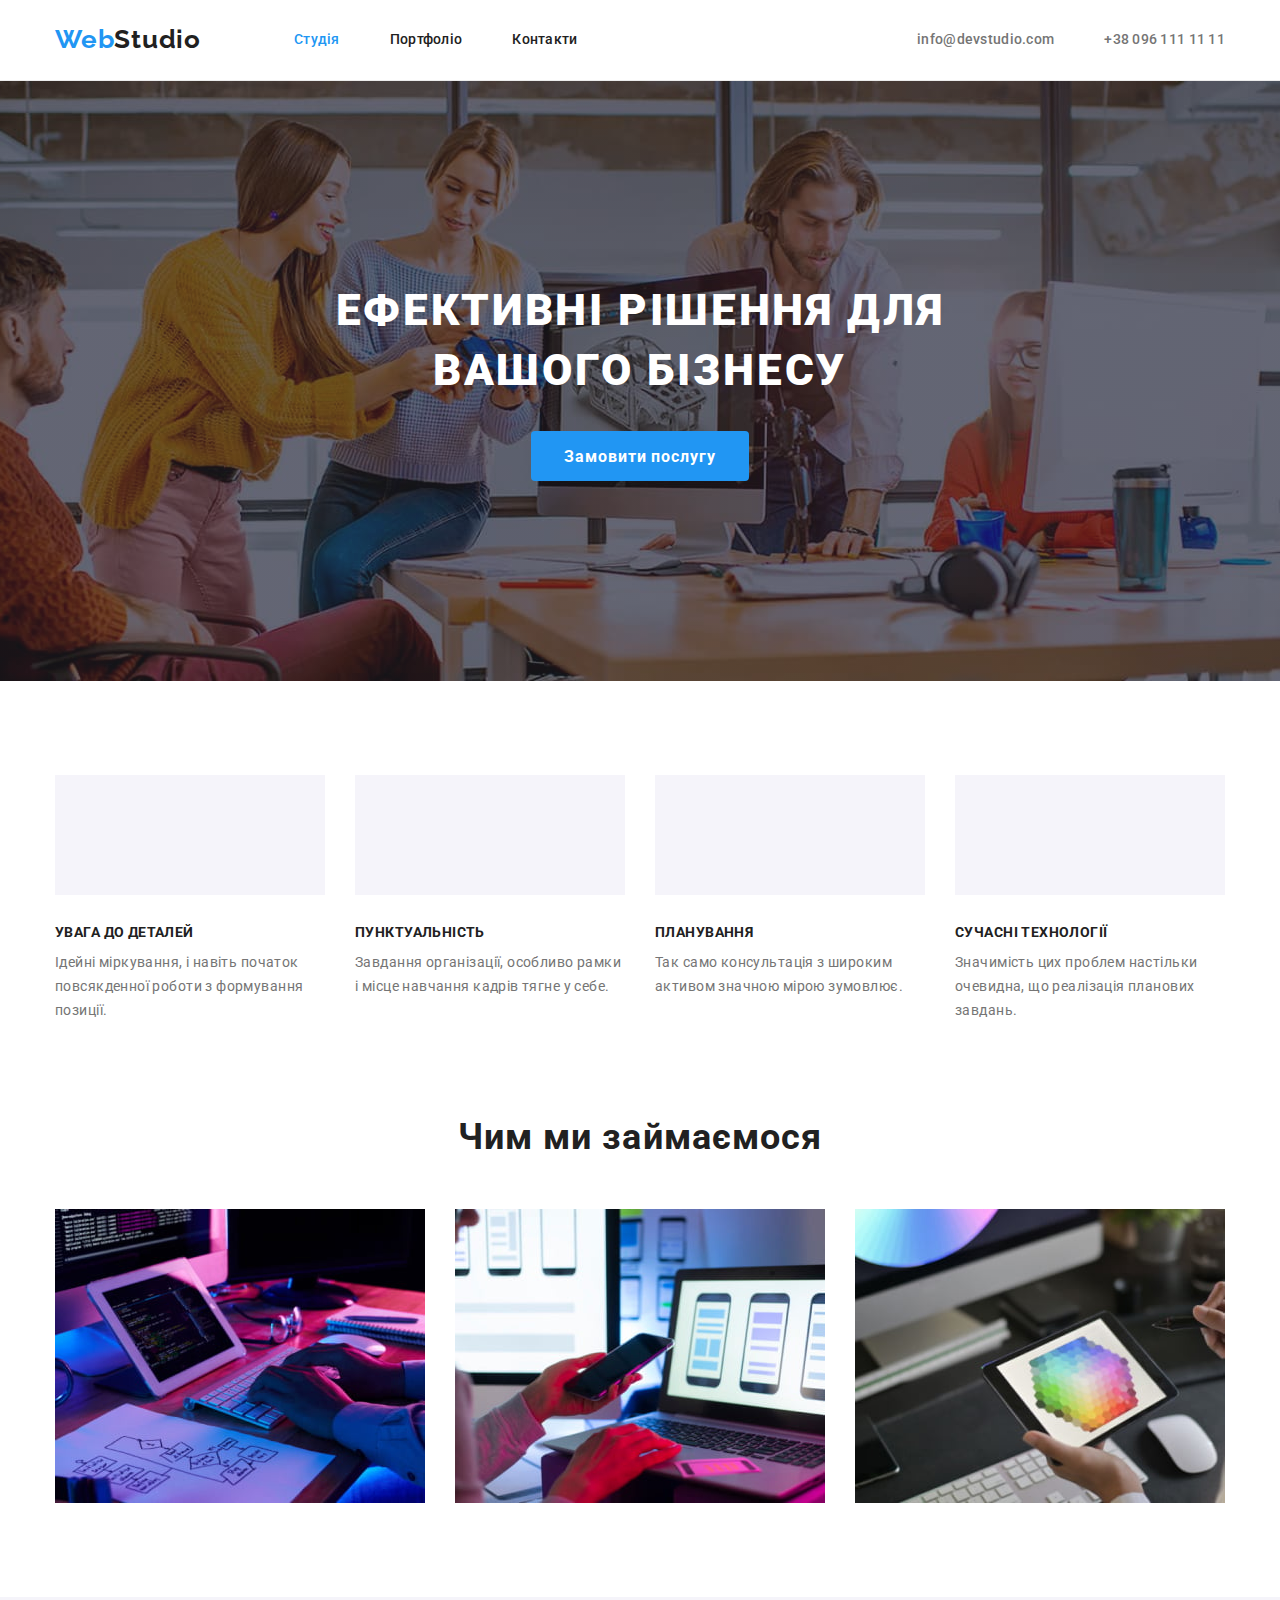
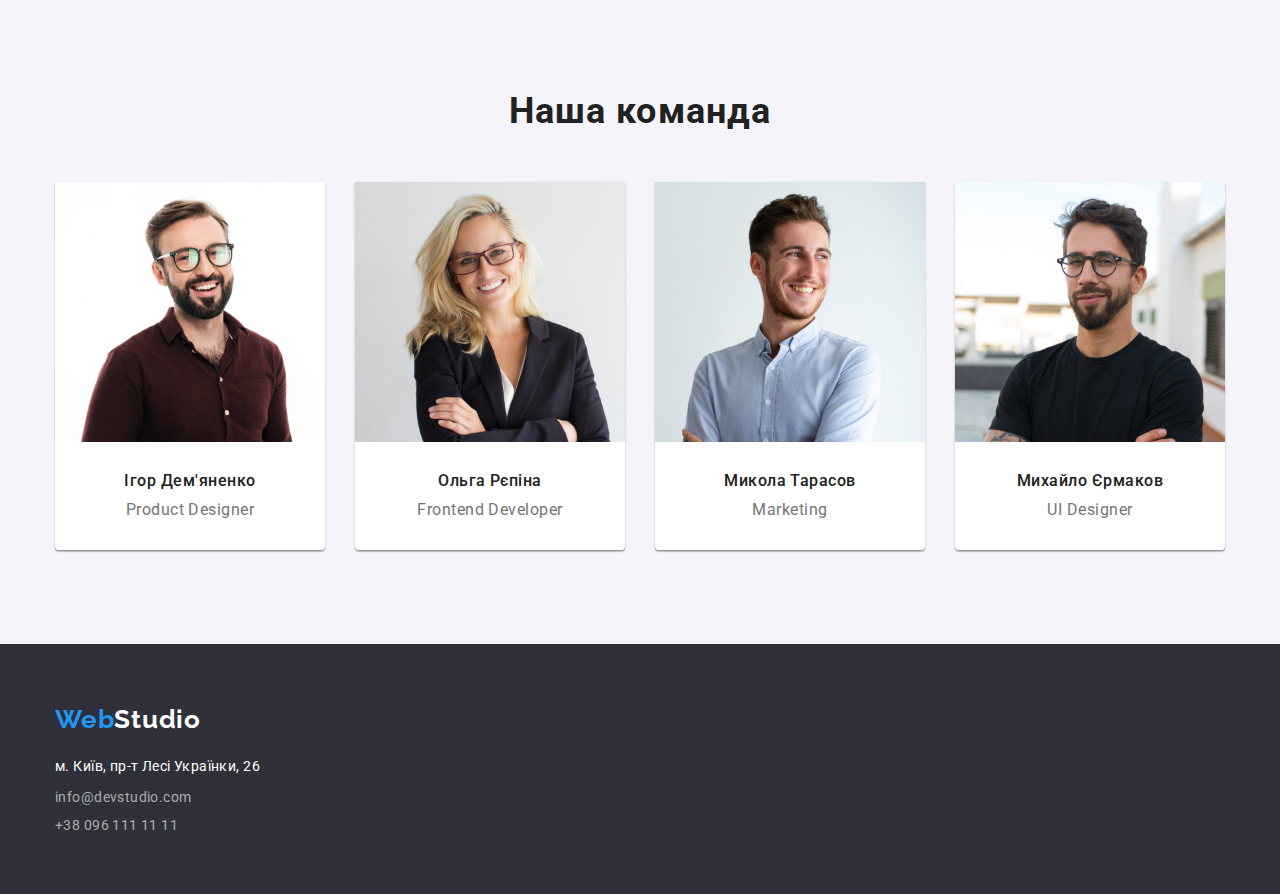
==== index.html @ 401ccdbd "added befores to values section+ shadow main button" ====
<!DOCTYPE html>
<html lang="uk">
<head>
    <meta charset="UTF-8">
    <meta http-equiv="X-UA-Compatible" content="IE=edge">
    <meta name="viewport" content="width=device-width, initial-scale=1.0">
    <title>WebStudio</title>
    <link rel="preconnect" href="https://fonts.googleapis.com">
    <link rel="preconnect" href="https://fonts.gstatic.com" crossorigin>
    <link href="https://fonts.googleapis.com/css2?family=Raleway:wght@700&family=Roboto:wght@400;500;700;900&display=swap" rel="stylesheet">
    <link rel="stylesheet" href="https://cdn.jsdelivr.net/npm/modern-normalize@1.1.0/modern-normalize.min.css">
    <link rel="stylesheet" href="./css/styles.css">
</head>

<body class="page">
    <!-- HEADER + SITE NAV + CONTACT NAV -->
    <header class="header">
        <div class="header-container container">
            <nav class="page-navigation">
                <a href="./index.html" class="logo">
                    Web<span class="logo-accent">Studio</span>
                </a>

            <ul class="site-nav list">
                <li><a href="./index.html" class="site-nav-link link current">Студія</a></li>
                <li><a href="./portfolio.html" class="site-nav-link link">Портфоліо</a></li>
                <li><a href="" class="site-nav-link link">Контакти</a></li>
            </ul>
            </nav>

            <ul class="contact-nav list">
                <li><a href="mailto:info@devstudio.com" class="contact-nav-link link">info@devstudio.com</a></li>
                <li><a href="tel:+380961111111" class="contact-nav-link link">+38 096 111 11 11</a></li>
            </ul>
        </div>
    </header>

    
    <main>
    <!-- HERO -->
        <section class="hero section-hero section"> 
            <div class="container">
                <h1 class="hero-title">ефективні рішення для вашого бізнесу</h1>
                    <button type="button" class="btn-basics btn-hero">Замовити послугу</button>
            </div>
        </section>

    <!-- VALUES SECTION -->
    <section class="section">
        <div class="container">
            <h2 class="visually-hidden" hidden>Цінності компанії</h2>
                <ul class="values flex-list list"> 
                    <li class="values-card icon-anthenna">
                        <h3 class="values-heading">увага до деталей</h3>
                        <p class="values-info">Ідейні міркування, і навіть початок повсякденної роботи з формування позиції.</p>
                    </li>

                    <li class="values-card icon-watch">
                        <h3 class="values-heading">пунктуальність</h3>
                        <p class="values-info">Завдання організації, особливо рамки і місце навчання кадрів тягне у себе.</p>
                    </li>

                    <li class="values-card icon-graphic">
                        <h3 class="values-heading">планування</h3>
                        <p class="values-info">Так само консультація з широким активом значною мірою зумовлює.</p>
                    </li>

                    <li class="values-card icon-cosmo">
                        <h3 class="values-heading">сучасні технології</h3>
                        <p class="values-info">Значимість цих проблем настільки очевидна, що реалізація планових завдань.</p>
                    </li>
                </ul>
        </div>
    </section>

    <!-- Чим ми займаємося -->
    <section class="section-work section">
        <div class="container">
            <h2 class="section-title">Чим ми займаємося</h2>
                <ul class="works flex-list list">
                    <li class="works-card">
                        <img src="./images/imgone.jpg" alt="Чоловік набирає дані на клавіатурі." width="370" >
                    </li>
                    <li class="works-card">
                        <img src="./images/imgtwo.jpg" alt="Чоловік дивиться на телефон і порівнює його з зображенням на екрані." width="370" >
                    </li>
                    <li class="works-card">
                        <img src="./images/imgthree.jpg" alt="Людина працює зі схемою кольорів на планшеті" width="370" >
                    </li>
                </ul>
        </div>
    </section>

    <!-- TEAM SECTION -->
    <section class="team-section section">
        <div class="container">

            <h2 class="section-title">Наша команда</h2>
                <ul class="team flex-list list">
                    <li class="team-card">
                        <img src="./images/ihor.jpg" alt="Дизайнер Ігор Дем'яненко" width="270" >
                        <div class="card-info-team">
                            <h3 class="section-heading">Ігор Дем'яненко</h3>
                            <p class="section-info" lang="en">Product Designer</p>
                        </div>
                    </li>

                    <li class="team-card">
                        <img src="./images/olha.jpg" alt="Розробниця інтерфейсів Ольга Рєпіна" width="270" >
                        <div class="card-info-team">
                            <h3 class="section-heading">Ольга Рєпіна</h3>
                            <p lang="en" class="section-info">Frontend Developer</p>
                        </div>
                    </li>

                    <li class="team-card">
                        <img src="./images/mykola.jpg" alt="Маркетолог Микола Тарасов" width="270" >
                        <div class="card-info-team">
                            <h3 class="section-heading">Микола Тарасов</h3>
                            <p lang="en" class="section-info">Marketing</p>
                        </div>
                    </li>

                    <li class="team-card">
                        <img src="./images/mykhailo.jpg" alt="Дизайнер інтерфейсів Михайло Єрмаков" width="270" >
                        <div class="card-info-team">
                            <h3 class="section-heading">Михайло Єрмаков</h3>
                            <p lang="en" class="section-info">UI Designer</p>
                        </div>
                    </li>
                </ul>
        </div>
    </section>
</main>

<!-- FOOTER -->
<footer class="footer">
    <div class="container">
        <a href="./index.html" class="logo-footer logo">
            Web<span class="logo-footer-accent">Studio</span>
        </a>
            <address>
                <p class="address">м. Київ, пр-т Лесі Українки, 26</p>
                    <ul class="footer-nav">
                        <li class="footer-li"><a href="mailto:info@devstudio.com" class="footer-link link">info@devstudio.com</a></li>
                        <li class="footer-li"><a href="tel:+380961111111" class="footer-link link">+38 096 111 11 11</a></li>
                    </ul>
            </address>
    </div>
</footer>

</body>
</html>
---- css/styles.css ----
:root {
    --primary-font: 'Roboto', sans-serif;
    --logotype-font: 'Raleway', sans-serif;

    --black-text-color: #212121;
    --white-text-color: #FFFFFF;
    --general-text-color: #757575;
    --accent-color: #2196F3; 

    --backgr-dark-color: #2F303A; 
    --backgr-grey-color: #F5F4FA;
}

.page {
background-color: var(--white-text-color); 
color: var(--general-text-color);
font-family: var(--primary-font);
}

/*=============================СБРОС СТИЛЕЙ=============================*/
h1,
h2,
h3,
h4,
p {
    margin-top: 0;
    margin-bottom: 0;
}

ul,
ol {
    margin-top: 0;
    margin-bottom: 0;
    padding-left: 0;
}

img {
    display: block;
    max-width: 100%;
    height: auto;
}

button {
    cursor: pointer;
    display: inline-block;
}

.list {
    list-style: none;
}

.flex-list {
    display: flex;
    gap: 30px;
}

.link {
    text-decoration: none;
}

.visually-hidden {
    position: absolute;
    width: 1px;
    height: 1px;
    margin: -1px;
    border: 0;
    padding: 0;
    
    white-space: nowrap;
    clip-path: inset(100%);
    clip: rect(0 0 0 0);
    overflow: hidden;
  }

  .section {
    padding-top: 94px;
    padding-bottom: 94px;
  }

/*=============================CONTAINER==================================*/
.container {
    width: 1200px;
    margin-left: auto;
    margin-right: auto;
    padding-left: 15px;
    padding-right: 15px;
}
/*=============================BUTTONS=============================*/
.btn-basics {
    border: 1px solid transparent;
    border-radius: 4px;
    font-size: 16px;
    text-decoration: none;
    text-align: center;
}

.btn-hero {
    min-width: 216px;
    padding: 10px 32px;
    height: 50px;
    font-weight: 700;
    line-height: 1.9;
    letter-spacing: 0.06em;

    color: var(--white-text-color);
    background-color: var(--accent-color);
}

.btn-hero:hover,
.btn-hero:focus,
.btn-hero:active {
    color: var(--white-text-color);
    background-color: #188CE8;
    box-shadow: 0px 4px 4px rgba(0, 0, 0, 0.15);
}

.btn-secondary {
    min-width: 73px;
    padding: 6px 25px;
    height: 38px;
    font-weight: 500;
    line-height: 1.62;
    letter-spacing: 0.03em;

    color: var(--black-text-color);
    background-color: var(--backgr-grey-color);
}

.btn-secondary:hover,
.btn-secondary:focus,
.btn-secondary:active {
    color: var(--white-text-color);
    background-color: var(--accent-color);
    box-shadow: 0px 3px 1px rgba(0, 0, 0, 0.1), 0px 1px 2px rgba(0, 0, 0, 0.08), 0px 2px 2px rgba(0, 0, 0, 0.12);
}
/*=============================HEADER==================================*/
.header {
    background-color: var(--white-text-color);
    padding-top: 24px;
    padding-bottom: 25px;
    border-bottom: 1px solid #ECECEC;
}

.header-container {
    display: flex;
    justify-content: space-between;
    align-items: center;
    padding-top: 0;
    padding-bottom: 0;
}

.page-navigation {
    display: flex;
    align-items: center;
}

.logo {
    color: var(--accent-color);
    display: flex;
    margin-right: 93px;

    font-family: var(--logotype-font);
    font-weight: 700;
    font-size: 26px;
    line-height: 1.2;
    text-decoration: none;
    letter-spacing: 0.03em;
}

.logo-accent{
    color: var(--black-text-color);
}
/*=============================SITE NAV================================*/
.site-nav {
    display: flex;
    gap: 50px;
}

.site-nav-link {
    color: var(--black-text-color);
    font-weight: 500;
    font-size: 14px;
    line-height: 1.14;
    letter-spacing: 0.02em;
    text-decoration: none;
}
.site-nav-link:hover,
.site-nav-link:focus {
    color: var(--accent-color);
}

.current {
    color: var(--accent-color);
}
/*=============================CONTACT NAV=============================*/
.contact-nav {
    display: flex;
    gap: 50px;
}

.contact-nav-link {
    color: var(--general-text-color);
    font-weight: 500;
    font-size: 14px;
    line-height: 1.14;
    letter-spacing: 0.02em;
    text-decoration: none;
}

.contact-nav-link:hover,
.contact-nav-link:focus {
    color: var(--accent-color)
}
/*=============================HERO=============================*/
.hero {
    max-width: 1600px;
    height: 600px; 
    margin-left: auto;
    margin-right: auto;

    background-color: var(--backgr-dark-color);
    background-image: linear-gradient( to right, rgba(47, 48, 58, 0.4), rgba(47, 48, 58, 0.4)
    ),
    url('../images/herobcg.jpg');
    background-repeat: no-repeat;
    background-position: center; 
    background-size: cover;
}

.section-hero {
    text-align: center;
    padding-top: 200px;
    padding-bottom: 200px;
}

.hero-title {
    color: var(--white-text-color);
    margin: 0 auto;
    margin-bottom: 30px;

    width: 696px;
    font-weight: 900;
    font-size: 44px;
    line-height: 1.36;
    letter-spacing: 0.06em;
    
    text-transform: uppercase;
}
/*=============================VALUES SECTION=============================*/
.values-card {
    flex-basis: calc((100% - 90px) / 3); 
}

.values-card::before {
    content: '';
    width: 270px;
    height: 120px;
    display: block;

    background-size: contain;
    background-repeat: no-repeat;
    background-position: center;
    background-color: var(--backgr-grey-color);
    margin-bottom: 30px;
}

.icon-anthenna::before {
    background-image: url();
}

.icon-watch::before {
    background-image: url();
}

.icon-graphic::before {
    background-image: url();
}

.icon-cosmo::before {
    background-image: url();
}


.values-heading {
    color: var(--black-text-color);
    margin-top: 0;
    margin-bottom: 10px;

    font-weight: 700;
    font-size: 14px;
    line-height: 1.14;
    text-transform: uppercase;
    letter-spacing: 0.03em;
}

.values-info {
    color: var(--general-text-color);
    font-size: 14px;
    line-height: 1.71;
    letter-spacing: 0.03em;
}
/*=============================WORK SECTION============================*/
.section-work {
    padding-top: 0;
}

.section-title {
    padding-top: 0;
    margin-top: 0;
    margin-bottom: 50px;
    color: var(--black-text-color);
    font-weight: 700;
    font-size: 36px;
    line-height: 1.16;
    text-align: center;
    letter-spacing: 0.03em;
}

.works-card {
    flex-basis: calc((100% - 60px) / 3);
}
/*=============================TEAM SECTION============================*/
.team-section {
    background-color: var(--backgr-grey-color);
}

.team-card {
    flex-basis: calc((100% - 90px) / 3);
    background-color: var(--white-text-color);
    box-shadow: 0px 1px 3px rgba(0, 0, 0, 0.12), 0px 1px 1px rgba(0, 0, 0, 0.14), 0px 2px 1px rgba(0, 0, 0, 0.2);
    border-radius: 0px 0px 4px 4px;
}

.card-info-team {
    padding-top: 30px;
    padding-bottom: 30px;
}

.section-heading {
    color: var(--black-text-color);
    margin-bottom: 0;
    font-size: 16px;

    font-weight: 500;
    line-height: 1.18;
    text-align: center;
    letter-spacing: 0.03em;
}

.section-info {
    color: var(--general-text-color);
    margin-top: 10px;

    line-height: 1.18;
    text-align: center;
    letter-spacing: 0.03em;
}
/*===========================PORTFOLIO=====================================*/
.filter-list {
    display: flex;
    justify-content: center;
    gap: 8px;
    margin-bottom: 50px;
}

.portfolio-list {
    flex-wrap: wrap;
    padding: 0;
    margin: 0;
}

.portfolio-card {
    flex-basis: calc((100% - 60px) / 3);
}

.portfolio-card:hover,
.portfolio-card:focus {
    box-shadow: 0px 1px 1px rgba(0, 0, 0, 0.12), 0px 4px 4px rgba(0, 0, 0, 0.06), 1px 4px 6px rgba(0, 0, 0, 0.16);
}

.results-title {
    color: var(--black-text-color);
    margin-bottom: 4px;
    font-weight: 700;
    font-size: 18px;
    line-height: 2;
    letter-spacing: 0.06em;
}

.results-info {
    color: var(--general-text-color);
    line-height: 1.88;
    letter-spacing: 0.03em;
}

.portfolio-card-borders {
    border-left: 1px solid #EEEEEE;
    border-bottom: 1px solid #EEEEEE;
    border-right: 1px solid #EEEEEE;
    padding-left: 24px;
    padding-right: 24px;
    padding-bottom: 20px;
    padding-top: 20px;   
}
/*=============================FOOTER=====================================*/
.footer {
    background-color: var(--backgr-dark-color);
    padding-top: 60px;
    padding-bottom: 60px;
}

.logo-footer {
    display: block;
    margin-bottom: 20px;
}

.logo-footer-accent{
    color: var(--white-text-color);
}

.address {
    color: var(--white-text-color);
    margin-bottom: 9px;
    font-size: 14px;
    line-height: 1.71;
    font-style: normal;
    letter-spacing: 0.03em;
}

.footer-nav {
    padding: 0;
    margin: 0;
    list-style: none;
}

.footer-li:not(:last-child) {
    margin-bottom: 9px;
}

.footer-link {
    color: #FFFFFF99;
    font-size: 14px;
    font-style: normal;
    line-height: 1.71px;
    letter-spacing: 0.03em;
}

.footer-link:hover,
.footer-link:focus {
    color: #2196F399;
}
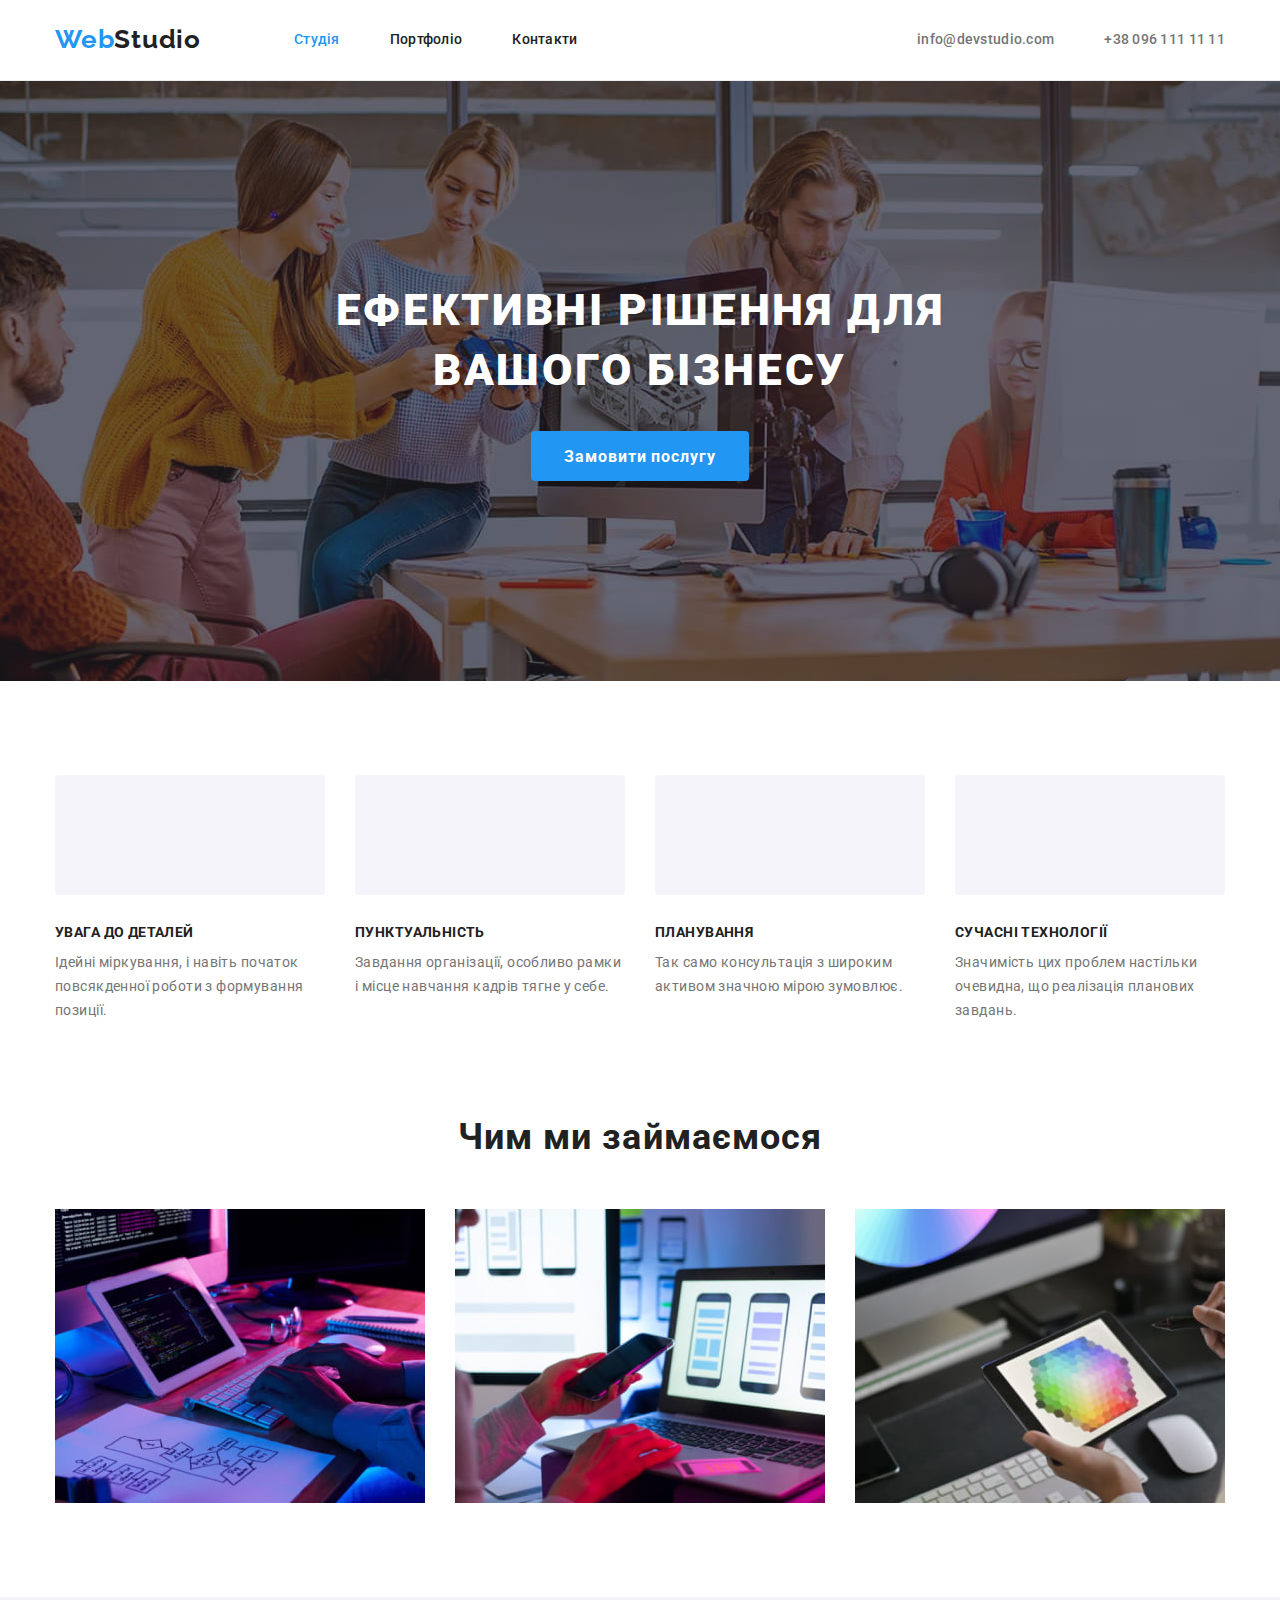
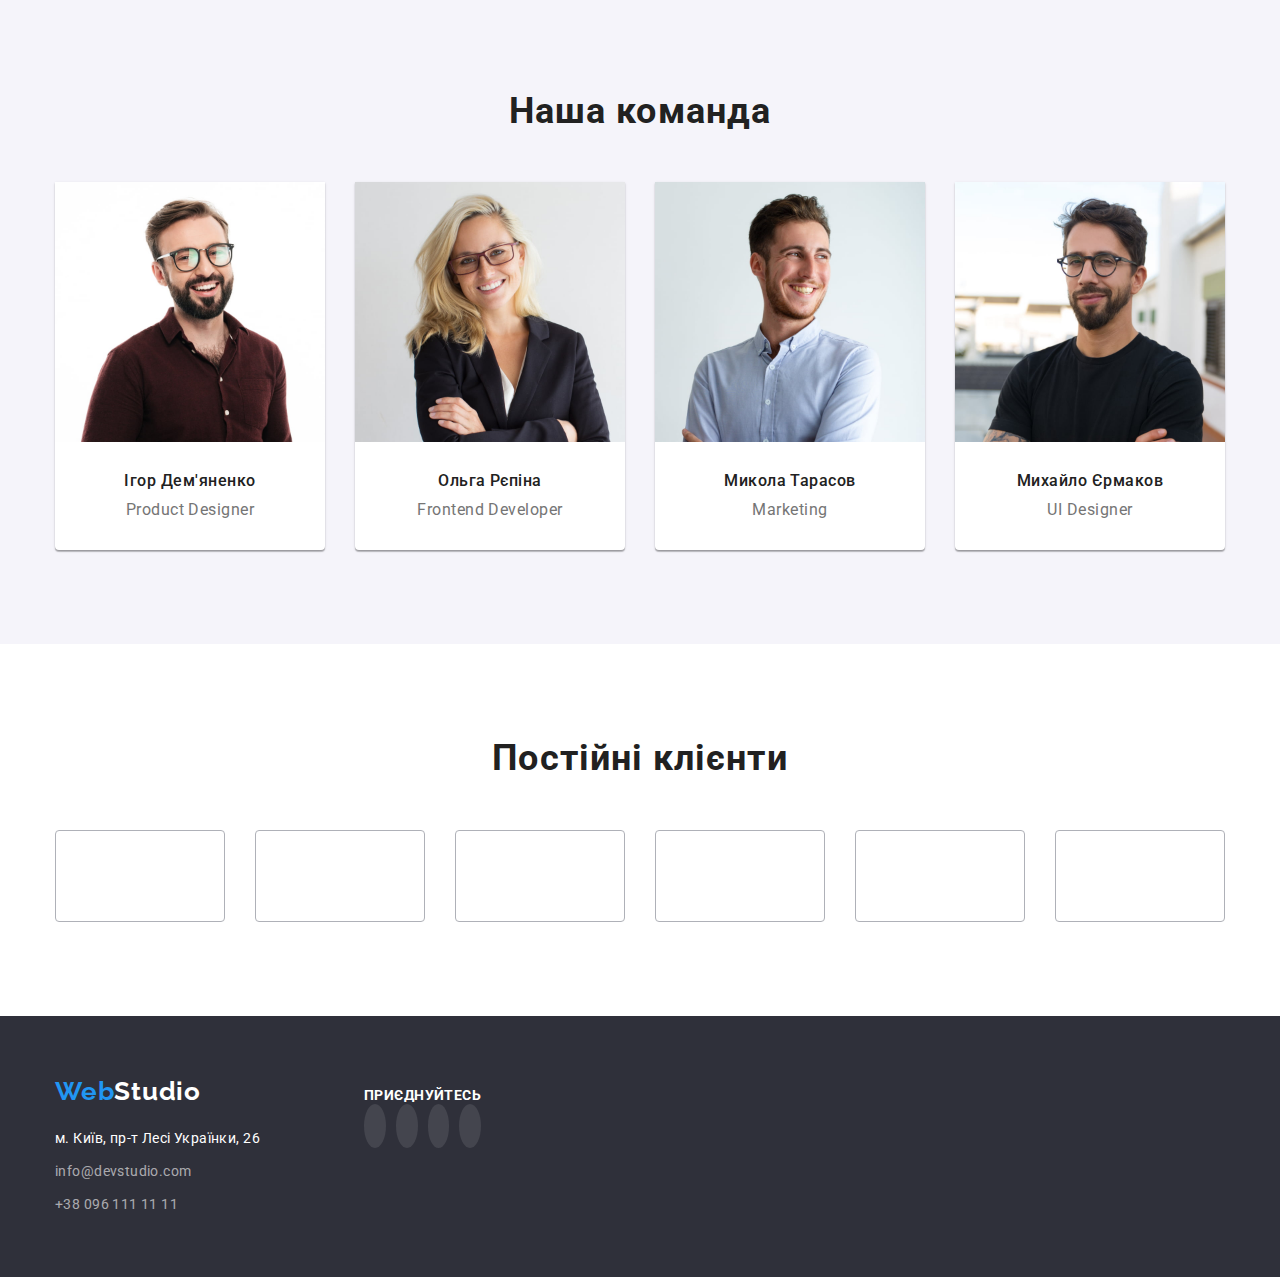
==== commit 45bbc339: "added svgs fixing footer" ====
--- a/index.html
+++ b/index.html
@@ -133,20 +133,95 @@
     </section>
 </main>
 
+<!--MAIN CLIENTS-->
+
+<section class="clients-section section">
+    <div class="container">
+        <h2 class="section-title">Постійні клієнти</h2>
+            <ul class="clients flex-list list">
+                <li class="client">
+
+                </li>
+
+                <li class="client">
+                    
+                </li>
+
+                <li class="client">
+                    
+                </li>
+
+                <li class="client">
+                    
+                </li>
+
+                <li class="client">
+                    
+                </li>
+
+                <li class="client">
+                    
+                </li>
+        </ul>
+    </div>
+</section>
+
+
 <!-- FOOTER -->
 <footer class="footer">
-    <div class="container">
-        <a href="./index.html" class="logo-footer logo">
+    <div class="footer-flex container">
+        <div class="logo-address">
+            <a href="./index.html" class="logo-footer logo">
             Web<span class="logo-footer-accent">Studio</span>
-        </a>
-            <address>
-                <p class="address">м. Київ, пр-т Лесі Українки, 26</p>
-                    <ul class="footer-nav">
-                        <li class="footer-li"><a href="mailto:info@devstudio.com" class="footer-link link">info@devstudio.com</a></li>
-                        <li class="footer-li"><a href="tel:+380961111111" class="footer-link link">+38 096 111 11 11</a></li>
-                    </ul>
-            </address>
-    </div>
+            </a>
+                <address>
+                    <p class="address">м. Київ, пр-т Лесі Українки, 26</p>
+                        <ul class="footer-nav">
+                            <li class="footer-li"><a href="mailto:info@devstudio.com" class="footer-link link">info@devstudio.com</a></li>
+                            <li class="footer-li"><a href="tel:+380961111111" class="footer-link link">+38 096 111 11 11</a></li>
+                        </ul>
+                </address>
+        </div>
+
+<div class="footer-socials link">
+    <p class="footer-p">приєднуйтесь</p>
+        <ul class="footer-socials-list list">
+            <li class="socials-link link">
+                <a class="socials-link-a link" href="" target="_blank" rel="norefferer noopener nofollow">
+                    <svg class="socials-icons" width="20" height="20">
+                        <use href="./images/icons.svg#icon-instagram" />
+                    </svg>
+                </a>
+            </li>
+
+            <li class="socials-link link">
+                <a class="socials-link-a link" href="" target="_blank" rel="norefferer noopener nofollow">
+                    <svg class="socials-icons" width="20" height="20">
+                        <use href="./images/icons.svg#icon-twitter" />
+                    </svg>
+                </a>
+            </li>
+
+            <li class="socials-link link">
+                <a class="socials-link-a link" href="" target="_blank" rel="norefferer noopener nofollow">
+                    <svg class="socials-icons" width="20" height="20">
+                        <use href="./images/icons.svg#icon-facebook" />
+                    </svg>
+                </a>
+            </li>
+
+            <li class="socials-link link">
+                <a class="socials-link-a link" href="" target="_blank" rel="norefferer noopener nofollow">
+                    <svg class="socials-icons" width="20" height="20">
+                        <use href="./images/icons.svg#icon-linkedin" />
+                    </svg>
+                </a>
+            </li>
+        </ul>
+
+
+</div>
+</div>
 </footer>
 
 </body>
--- a/css/styles.css
+++ b/css/styles.css
@@ -261,6 +261,7 @@
     background-repeat: no-repeat;
     background-position: center;
     background-color: var(--backgr-grey-color);
+    border-radius: 4px;
     margin-bottom: 30px;
 }
 
@@ -355,6 +356,15 @@
     text-align: center;
     letter-spacing: 0.03em;
 }
+/*===========================MAIN CLIENTS=====================================*/
+.client {
+    width: 170px;
+    height: 92px;
+
+    border: 1px solid #AFB1B8;
+    border-radius: 4px;
+}
+
 /*===========================PORTFOLIO=====================================*/
 .filter-list {
     display: flex;
@@ -409,6 +419,12 @@
     padding-bottom: 60px;
 }
 
+.footer-flex {
+    display: flex;
+    gap: 70px;
+    align-items: baseline;
+}
+
 .logo-footer {
     display: block;
     margin-bottom: 20px;
@@ -441,11 +457,54 @@
     color: #FFFFFF99;
     font-size: 14px;
     font-style: normal;
-    line-height: 1.71px;
+    line-height: 1.71;
     letter-spacing: 0.03em;
 }
 
 .footer-link:hover,
 .footer-link:focus {
     color: #2196F399;
-}+}
+
+.footer-p {
+    display: block;
+    color: var(--white-text-color);
+    font-weight: 700;
+    font-size: 14px;
+    line-height: 1.14;
+    letter-spacing: 0.03em;
+    text-transform: uppercase;
+}
+
+.footer-socials-list {
+    display: flex;
+    gap: 10px;
+    justify-content: center;
+}
+
+.socials-link {
+    flex-basis: calc((100% - (10px * 3)) / 4);
+    height: 44px;
+  }
+
+.socials-link-a {
+    width: 100%;
+    height: 100%;
+    display: flex;
+    align-items: center;
+    justify-content: center;
+    border-radius: 50%;
+    background-color: rgba(255, 255, 255, 0.1);
+  }
+  
+  .socials-link-a:hover,
+  .socials-link-a:focus {
+    background-color: var(--color-accent);
+  }
+
+.socials-icons {
+    fill: var(--white-text-color);
+  }
+
+
+
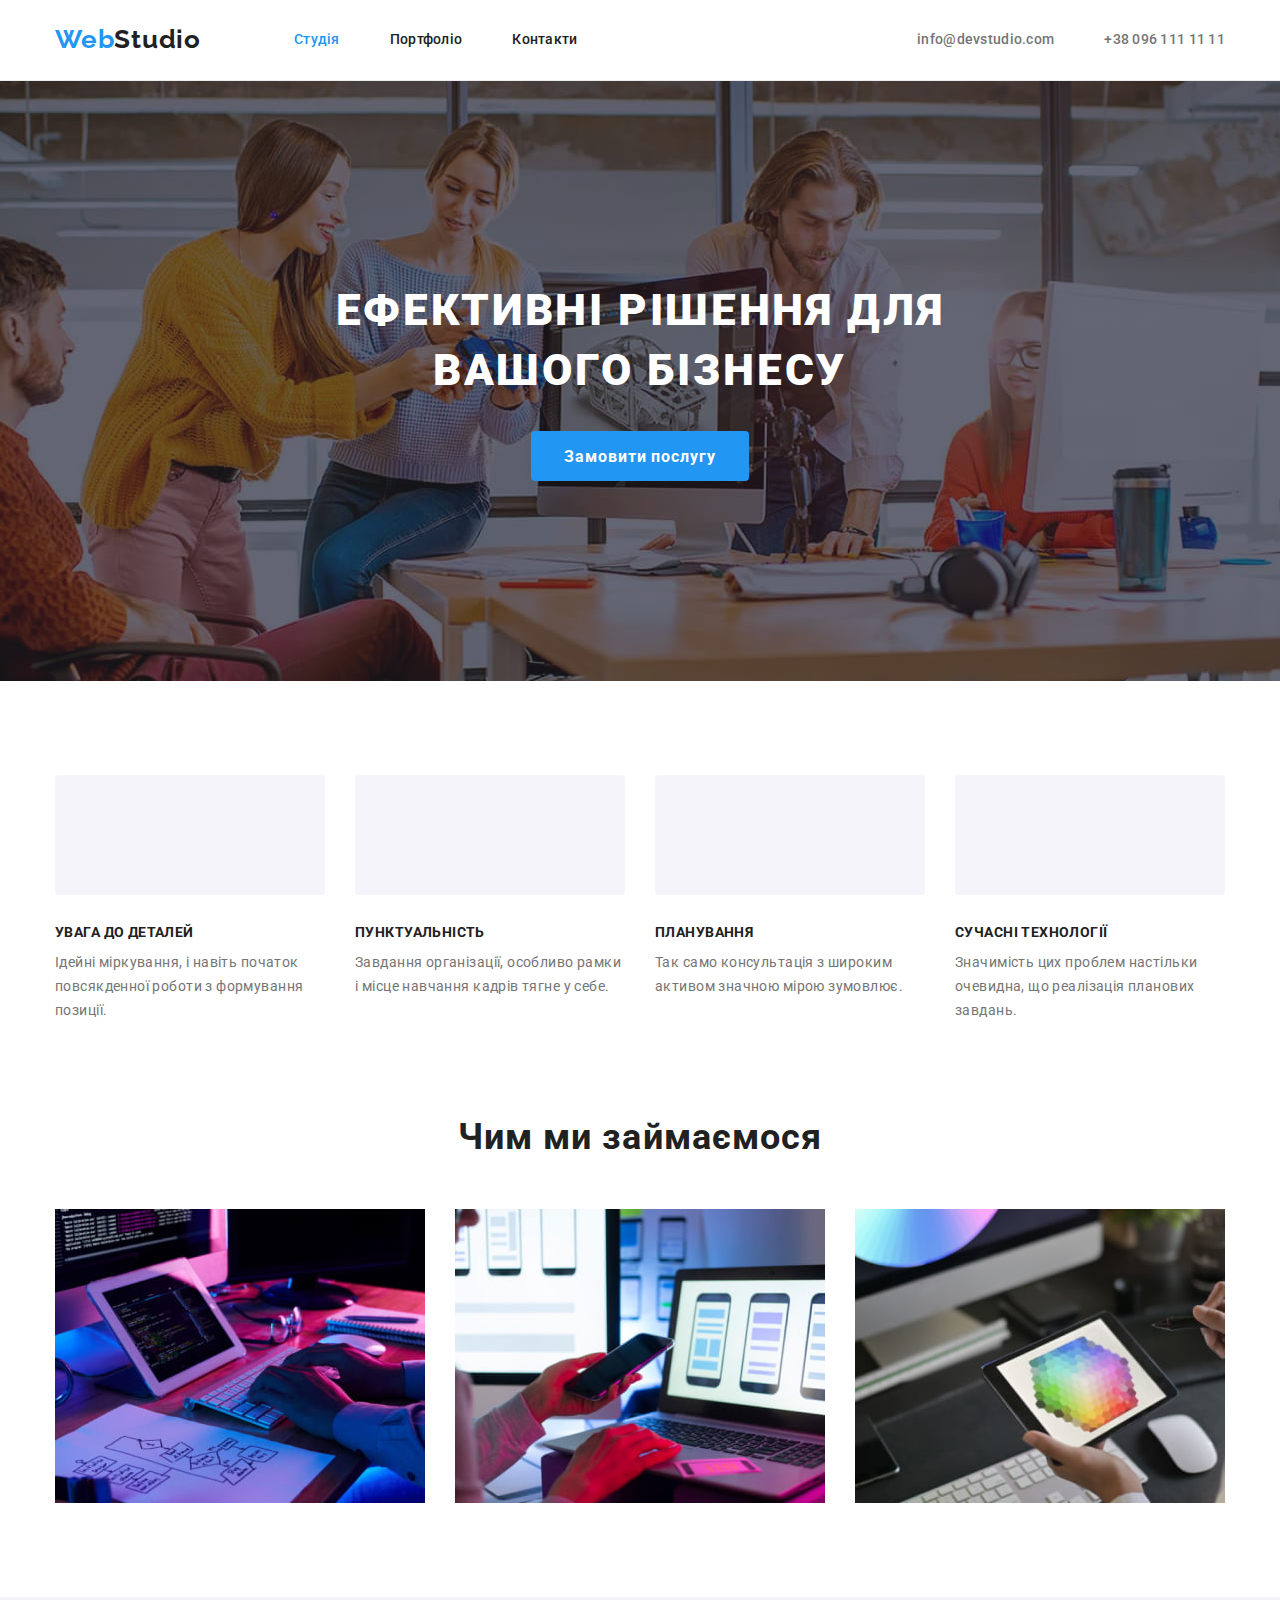
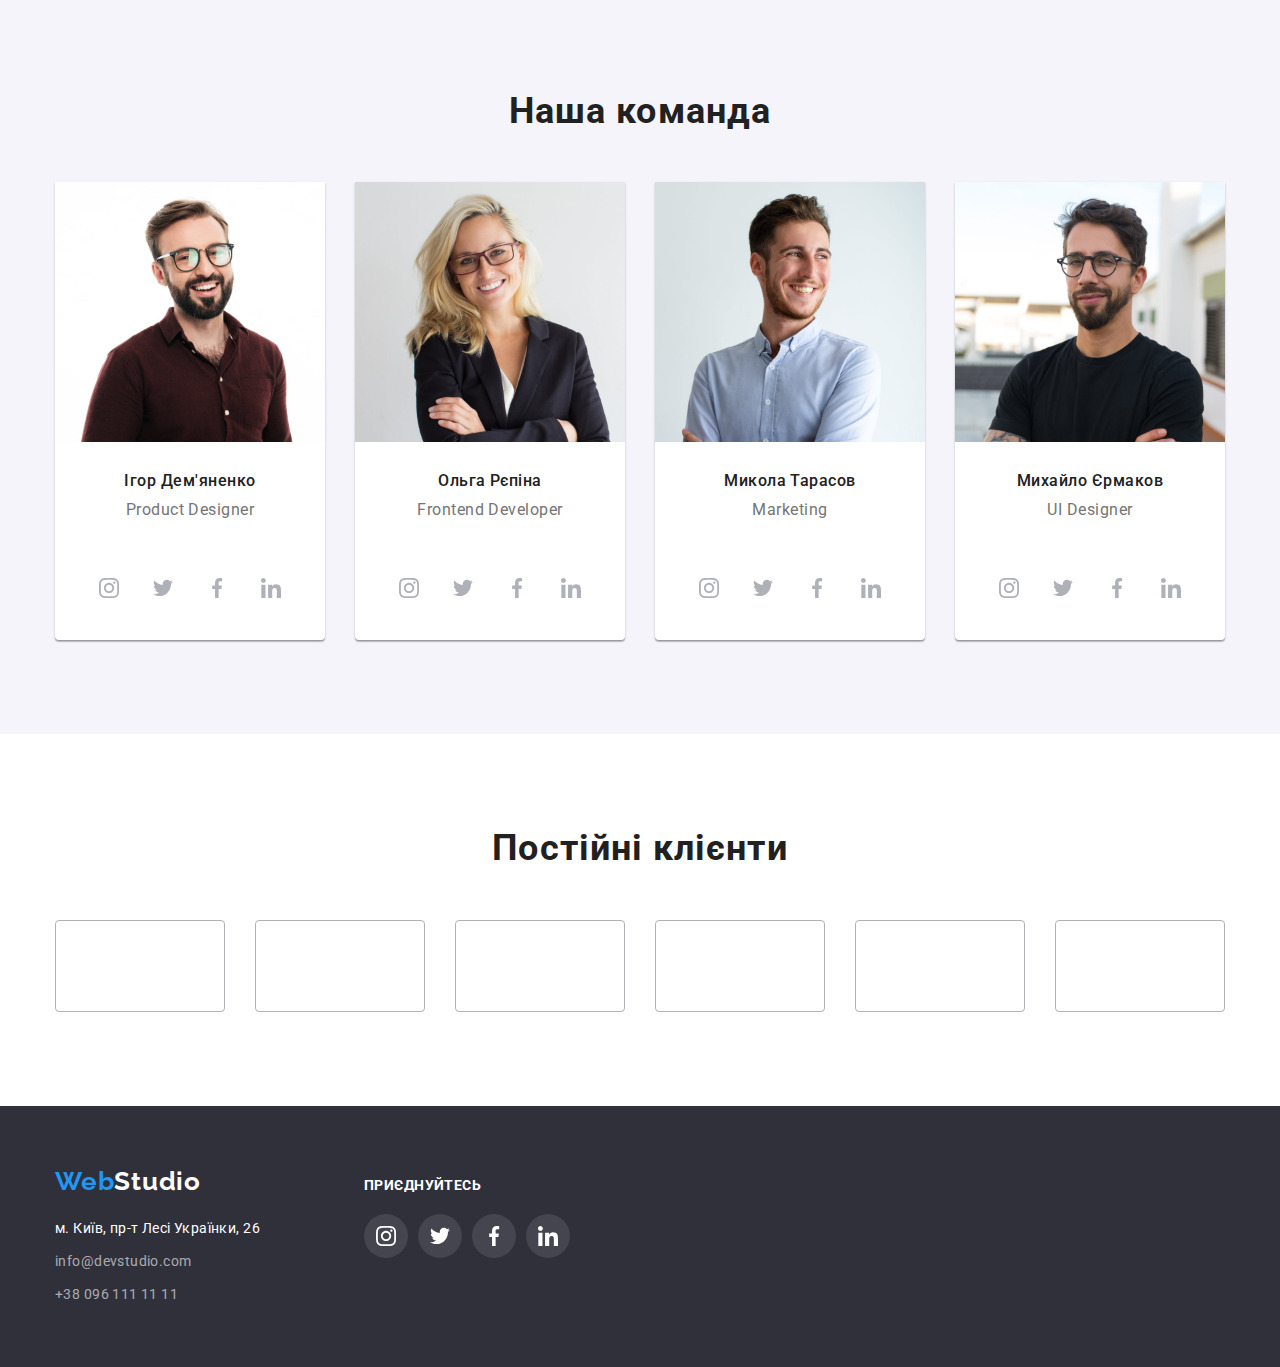
==== commit f643a1f2: "added team icons" ====
--- a/index.html
+++ b/index.html
@@ -99,10 +99,49 @@
                 <ul class="team flex-list list">
                     <li class="team-card">
                         <img src="./images/ihor.jpg" alt="Дизайнер Ігор Дем'яненко" width="270" >
+                        
                         <div class="card-info-team">
                             <h3 class="section-heading">Ігор Дем'яненко</h3>
                             <p class="section-info" lang="en">Product Designer</p>
-                        </div>
+                            </div>
+
+                            <div class="team-socials link">
+                                    <ul class="team-socials-list list">
+                                        <li class="team-socials-link link">
+                                            <a class="team-socials-link-a link" href="" target="_blank" rel="norefferer noopener nofollow">
+                                                <svg class="team-socials-icons" width="20" height="20">
+                                                    <use href="./images/icons.svg#icon-instagram" />
+                                                </svg>
+                                            </a>
+                                        </li>
+                            
+                                        <li class="team-socials-link link">
+                                            <a class="team-socials-link-a link" href="" target="_blank" rel="norefferer noopener nofollow">
+                                                <svg class="team-socials-icons" width="20" height="20">
+                                                    <use href="./images/icons.svg#icon-twitter" />
+                                                </svg>
+                                            </a>
+                                        </li>
+                            
+                                        <li class="team-socials-link link">
+                                            <a class="team-socials-link-a link" href="" target="_blank" rel="norefferer noopener nofollow">
+                                                <svg class="team-socials-icons" width="20" height="20">
+                                                    <use href="./images/icons.svg#icon-facebook" />
+                                                </svg>
+                                            </a>
+                                        </li>
+                            
+                                        <li class="team-socials-link link">
+                                            <a class="team-socials-link-a link" href="" target="_blank" rel="norefferer noopener nofollow">
+                                                <svg class="team-socials-icons" width="20" height="20">
+                                                    <use href="./images/icons.svg#icon-linkedin" />
+                                                </svg>
+                                            </a>
+                                        </li>
+                                    </ul>
+                            
+                            
+                            </div>
                     </li>
 
                     <li class="team-card">
@@ -111,6 +150,44 @@
                             <h3 class="section-heading">Ольга Рєпіна</h3>
                             <p lang="en" class="section-info">Frontend Developer</p>
                         </div>
+
+                        <div class="team-socials link">
+                            <ul class="team-socials-list list">
+                                <li class="team-socials-link link">
+                                    <a class="team-socials-link-a link" href="" target="_blank" rel="norefferer noopener nofollow">
+                                        <svg class="team-socials-icons" width="20" height="20">
+                                            <use href="./images/icons.svg#icon-instagram" />
+                                        </svg>
+                                    </a>
+                                </li>
+                    
+                                <li class="team-socials-link link">
+                                    <a class="team-socials-link-a link" href="" target="_blank" rel="norefferer noopener nofollow">
+                                        <svg class="team-socials-icons" width="20" height="20">
+                                            <use href="./images/icons.svg#icon-twitter" />
+                                        </svg>
+                                    </a>
+                                </li>
+                    
+                                <li class="team-socials-link link">
+                                    <a class="team-socials-link-a link" href="" target="_blank" rel="norefferer noopener nofollow">
+                                        <svg class="team-socials-icons" width="20" height="20">
+                                            <use href="./images/icons.svg#icon-facebook" />
+                                        </svg>
+                                    </a>
+                                </li>
+                    
+                                <li class="team-socials-link link">
+                                    <a class="team-socials-link-a link" href="" target="_blank" rel="norefferer noopener nofollow">
+                                        <svg class="team-socials-icons" width="20" height="20">
+                                            <use href="./images/icons.svg#icon-linkedin" />
+                                        </svg>
+                                    </a>
+                                </li>
+                            </ul>
+                    
+                    
+                    </div>
                     </li>
 
                     <li class="team-card">
@@ -119,6 +196,44 @@
                             <h3 class="section-heading">Микола Тарасов</h3>
                             <p lang="en" class="section-info">Marketing</p>
                         </div>
+
+                        <div class="team-socials link">
+                            <ul class="team-socials-list list">
+                                <li class="team-socials-link link">
+                                    <a class="team-socials-link-a link" href="" target="_blank" rel="norefferer noopener nofollow">
+                                        <svg class="team-socials-icons" width="20" height="20">
+                                            <use href="./images/icons.svg#icon-instagram" />
+                                        </svg>
+                                    </a>
+                                </li>
+                    
+                                <li class="team-socials-link link">
+                                    <a class="team-socials-link-a link" href="" target="_blank" rel="norefferer noopener nofollow">
+                                        <svg class="team-socials-icons" width="20" height="20">
+                                            <use href="./images/icons.svg#icon-twitter" />
+                                        </svg>
+                                    </a>
+                                </li>
+                    
+                                <li class="team-socials-link link">
+                                    <a class="team-socials-link-a link" href="" target="_blank" rel="norefferer noopener nofollow">
+                                        <svg class="team-socials-icons" width="20" height="20">
+                                            <use href="./images/icons.svg#icon-facebook" />
+                                        </svg>
+                                    </a>
+                                </li>
+                    
+                                <li class="team-socials-link link">
+                                    <a class="team-socials-link-a link" href="" target="_blank" rel="norefferer noopener nofollow">
+                                        <svg class="team-socials-icons" width="20" height="20">
+                                            <use href="./images/icons.svg#icon-linkedin" />
+                                        </svg>
+                                    </a>
+                                </li>
+                            </ul>
+                    
+                    
+                    </div>
                     </li>
 
                     <li class="team-card">
@@ -127,6 +242,44 @@
                             <h3 class="section-heading">Михайло Єрмаков</h3>
                             <p lang="en" class="section-info">UI Designer</p>
                         </div>
+
+                        <div class="team-socials link">
+                            <ul class="team-socials-list list">
+                                <li class="team-socials-link link">
+                                    <a class="team-socials-link-a link" href="" target="_blank" rel="norefferer noopener nofollow">
+                                        <svg class="team-socials-icons" width="20" height="20">
+                                            <use href="./images/icons.svg#icon-instagram" />
+                                        </svg>
+                                    </a>
+                                </li>
+                    
+                                <li class="team-socials-link link">
+                                    <a class="team-socials-link-a link" href="" target="_blank" rel="norefferer noopener nofollow">
+                                        <svg class="team-socials-icons" width="20" height="20">
+                                            <use href="./images/icons.svg#icon-twitter" />
+                                        </svg>
+                                    </a>
+                                </li>
+                    
+                                <li class="team-socials-link link">
+                                    <a class="team-socials-link-a link" href="" target="_blank" rel="norefferer noopener nofollow">
+                                        <svg class="team-socials-icons" width="20" height="20">
+                                            <use href="./images/icons.svg#icon-facebook" />
+                                        </svg>
+                                    </a>
+                                </li>
+                    
+                                <li class="team-socials-link link">
+                                    <a class="team-socials-link-a link" href="" target="_blank" rel="norefferer noopener nofollow">
+                                        <svg class="team-socials-icons" width="20" height="20">
+                                            <use href="./images/icons.svg#icon-linkedin" />
+                                        </svg>
+                                    </a>
+                                </li>
+                            </ul>
+                    
+                    
+                    </div>
                     </li>
                 </ul>
         </div>
--- a/css/styles.css
+++ b/css/styles.css
@@ -266,18 +266,22 @@
 }
 
 .icon-anthenna::before {
+    content: '';
     background-image: url();
 }
 
 .icon-watch::before {
+    content: '';
     background-image: url();
 }
 
 .icon-graphic::before {
+    content: '';
     background-image: url();
 }
 
 .icon-cosmo::before {
+    content: '';
     background-image: url();
 }
 
@@ -356,6 +360,45 @@
     text-align: center;
     letter-spacing: 0.03em;
 }
+
+.team-socials-list {
+    display: flex;
+    gap: 10px;
+    justify-content: center;
+    align-items: center;
+}
+
+.team-socials-link {
+    padding-left: auto;
+    padding-right: auto;
+    padding-bottom: 30px;
+    padding-top: 16px;
+
+  }
+
+.team-socials-link-a {
+    display: flex;
+    justify-content: center;
+    align-items: center;
+    width: 44px;
+    height: 44px;
+    border-radius: 50%;
+    background-color: transparent;
+  }
+  
+  .team-socials-link-a:hover,
+  .team-socials-link-a:focus {
+    background-color: var(--accent-color);
+  }
+  
+  .team-socials-icons {
+    fill: #AFB1B8;
+  }
+
+  .team-socials-link-a:hover .team-socials-icons, 
+  .team-socials-link-a:focus .team-socials-icons {
+    fill: var(--white-text-color);
+  }
 /*===========================MAIN CLIENTS=====================================*/
 .client {
     width: 170px;
@@ -474,6 +517,7 @@
     line-height: 1.14;
     letter-spacing: 0.03em;
     text-transform: uppercase;
+    margin-bottom: 20px;
 }
 
 .footer-socials-list {
@@ -483,7 +527,8 @@
 }
 
 .socials-link {
-    flex-basis: calc((100% - (10px * 3)) / 4);
+    flex-basis: calc((100% - 30px) / 4);
+    width: 44px;
     height: 44px;
   }
 
@@ -499,10 +544,10 @@
   
   .socials-link-a:hover,
   .socials-link-a:focus {
-    background-color: var(--color-accent);
-  }
-
-.socials-icons {
+    background-color: var(--accent-color);
+  }
+
+  .socials-icons {
     fill: var(--white-text-color);
   }
 
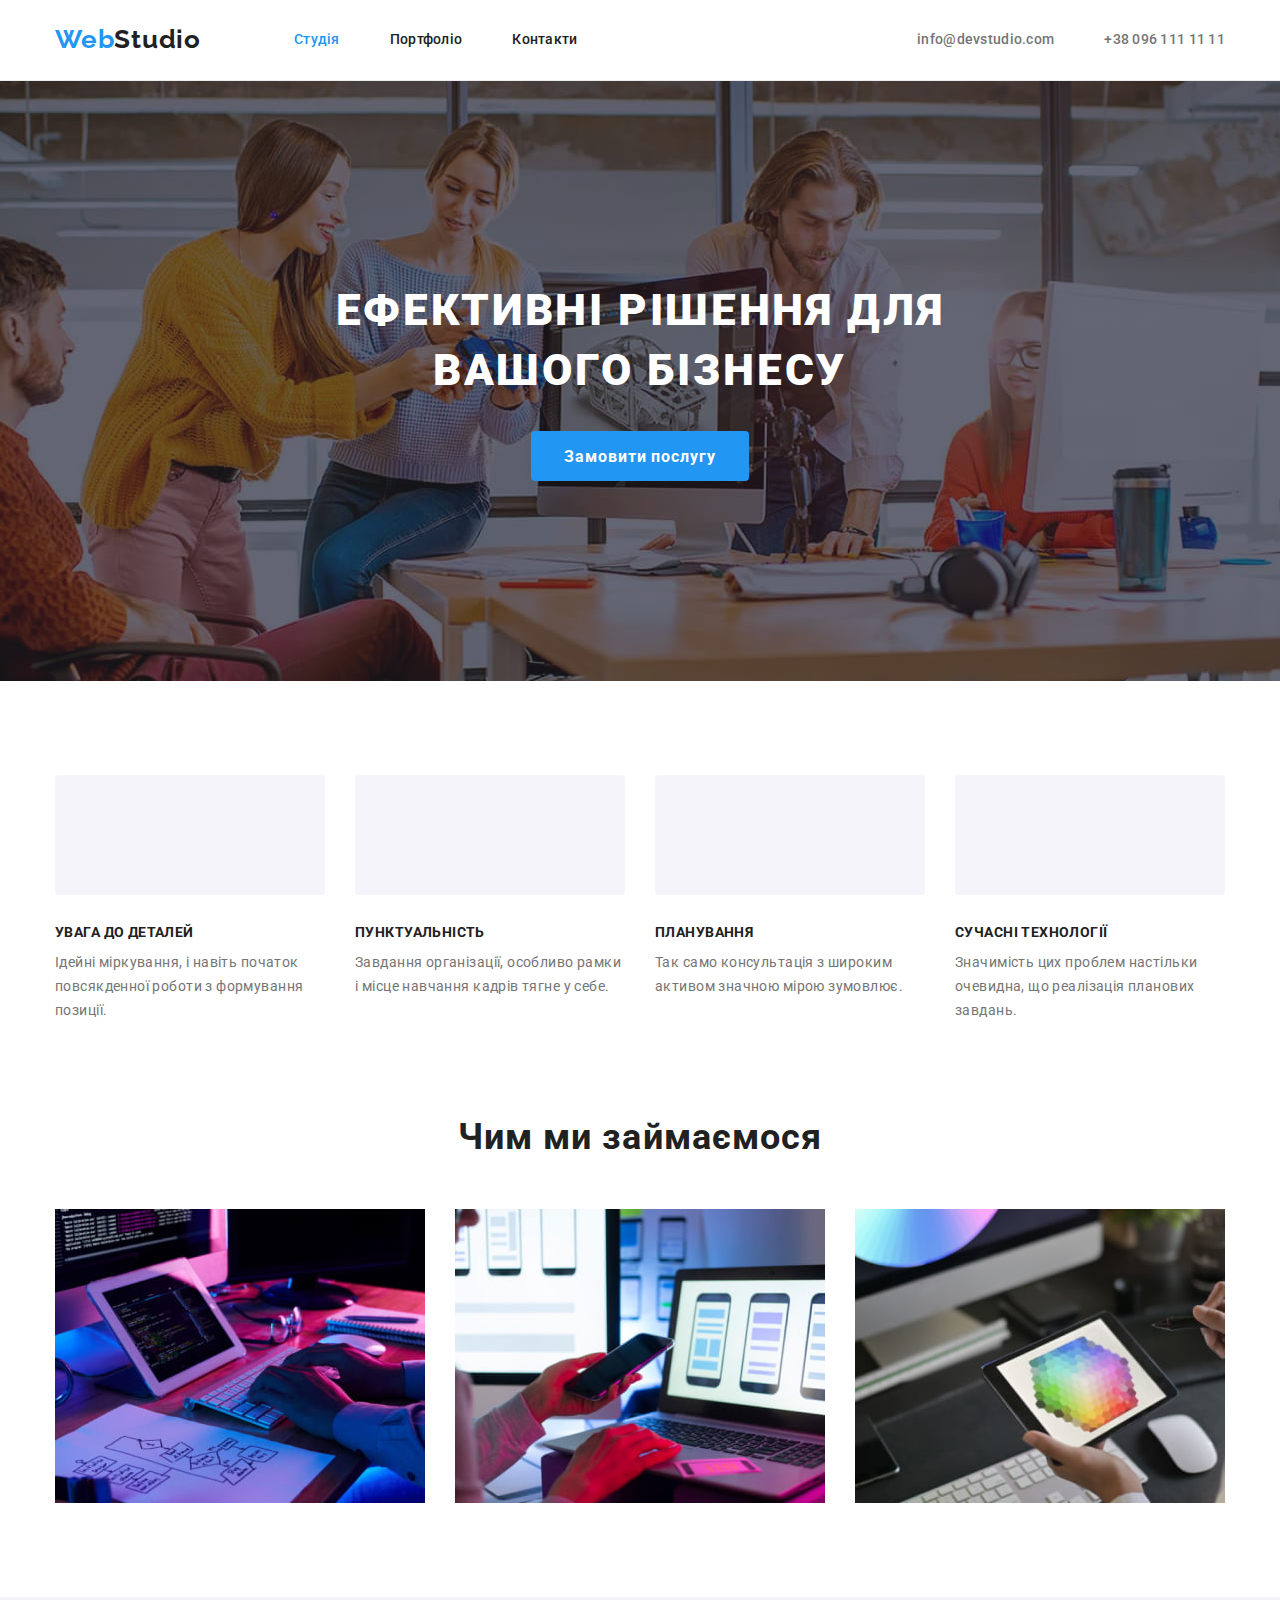
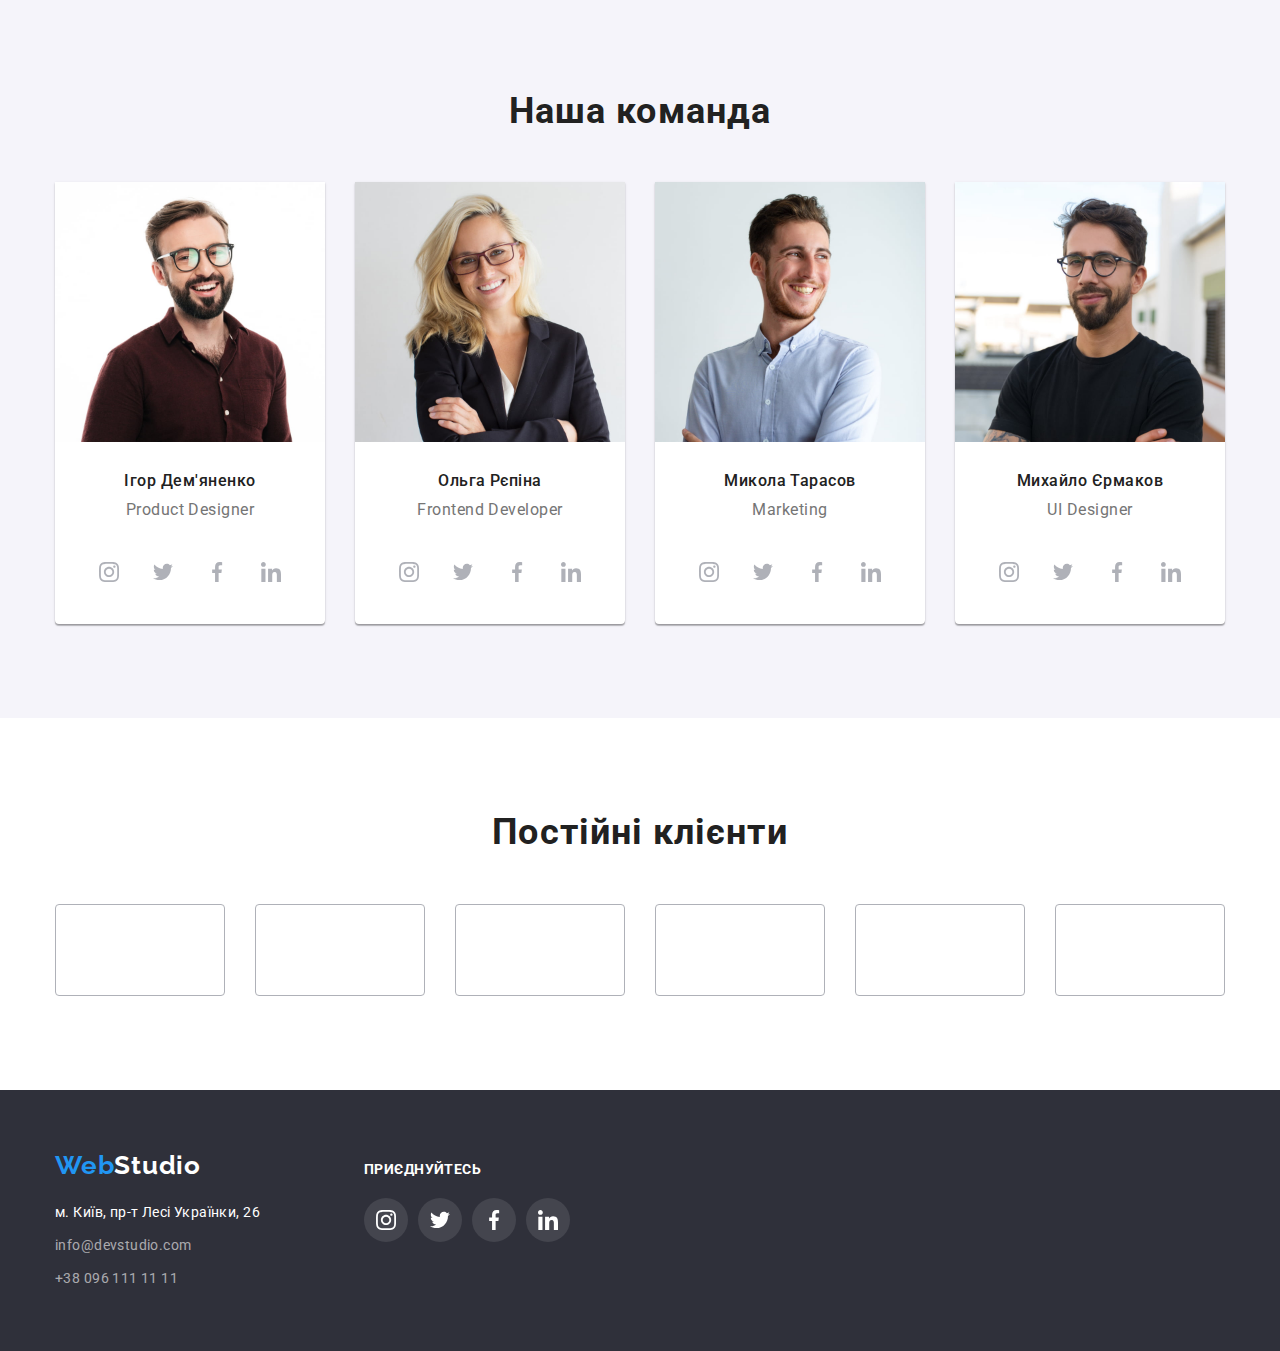
==== commit 2162c202: "fixed icons" ====
--- a/index.html
+++ b/index.html
@@ -109,7 +109,7 @@
                                     <ul class="team-socials-list list">
                                         <li class="team-socials-link link">
                                             <a class="team-socials-link-a link" href="" target="_blank" rel="norefferer noopener nofollow">
-                                                <svg class="team-socials-icons" width="20" height="20">
+                                                <svg class="team-socials-icons" width="20" height="20" aria-label="instagram" lang="en">
                                                     <use href="./images/icons.svg#icon-instagram" />
                                                 </svg>
                                             </a>
@@ -117,7 +117,7 @@
                             
                                         <li class="team-socials-link link">
                                             <a class="team-socials-link-a link" href="" target="_blank" rel="norefferer noopener nofollow">
-                                                <svg class="team-socials-icons" width="20" height="20">
+                                                <svg class="team-socials-icons" width="20" height="20" aria-label="twitter" lang="en">
                                                     <use href="./images/icons.svg#icon-twitter" />
                                                 </svg>
                                             </a>
@@ -125,7 +125,7 @@
                             
                                         <li class="team-socials-link link">
                                             <a class="team-socials-link-a link" href="" target="_blank" rel="norefferer noopener nofollow">
-                                                <svg class="team-socials-icons" width="20" height="20">
+                                                <svg class="team-socials-icons" width="20" height="20" aria-label="facebook" lang="en">
                                                     <use href="./images/icons.svg#icon-facebook" />
                                                 </svg>
                                             </a>
@@ -133,7 +133,7 @@
                             
                                         <li class="team-socials-link link">
                                             <a class="team-socials-link-a link" href="" target="_blank" rel="norefferer noopener nofollow">
-                                                <svg class="team-socials-icons" width="20" height="20">
+                                                <svg class="team-socials-icons" width="20" height="20" aria-label="linkedin" lang="en">
                                                     <use href="./images/icons.svg#icon-linkedin" />
                                                 </svg>
                                             </a>
@@ -155,7 +155,7 @@
                             <ul class="team-socials-list list">
                                 <li class="team-socials-link link">
                                     <a class="team-socials-link-a link" href="" target="_blank" rel="norefferer noopener nofollow">
-                                        <svg class="team-socials-icons" width="20" height="20">
+                                        <svg class="team-socials-icons" width="20" height="20" aria-label="instagram" lang="en">
                                             <use href="./images/icons.svg#icon-instagram" />
                                         </svg>
                                     </a>
@@ -163,7 +163,7 @@
                     
                                 <li class="team-socials-link link">
                                     <a class="team-socials-link-a link" href="" target="_blank" rel="norefferer noopener nofollow">
-                                        <svg class="team-socials-icons" width="20" height="20">
+                                        <svg class="team-socials-icons" width="20" height="20" aria-label="twitter" lang="en">
                                             <use href="./images/icons.svg#icon-twitter" />
                                         </svg>
                                     </a>
@@ -171,7 +171,7 @@
                     
                                 <li class="team-socials-link link">
                                     <a class="team-socials-link-a link" href="" target="_blank" rel="norefferer noopener nofollow">
-                                        <svg class="team-socials-icons" width="20" height="20">
+                                        <svg class="team-socials-icons" width="20" height="20" aria-label="facebook" lang="en">
                                             <use href="./images/icons.svg#icon-facebook" />
                                         </svg>
                                     </a>
@@ -179,7 +179,7 @@
                     
                                 <li class="team-socials-link link">
                                     <a class="team-socials-link-a link" href="" target="_blank" rel="norefferer noopener nofollow">
-                                        <svg class="team-socials-icons" width="20" height="20">
+                                        <svg class="team-socials-icons" width="20" height="20" aria-label="linkedin" lang="en">
                                             <use href="./images/icons.svg#icon-linkedin" />
                                         </svg>
                                     </a>
@@ -201,7 +201,7 @@
                             <ul class="team-socials-list list">
                                 <li class="team-socials-link link">
                                     <a class="team-socials-link-a link" href="" target="_blank" rel="norefferer noopener nofollow">
-                                        <svg class="team-socials-icons" width="20" height="20">
+                                        <svg class="team-socials-icons" width="20" height="20" aria-label="instagram" lang="en">
                                             <use href="./images/icons.svg#icon-instagram" />
                                         </svg>
                                     </a>
@@ -209,7 +209,7 @@
                     
                                 <li class="team-socials-link link">
                                     <a class="team-socials-link-a link" href="" target="_blank" rel="norefferer noopener nofollow">
-                                        <svg class="team-socials-icons" width="20" height="20">
+                                        <svg class="team-socials-icons" width="20" height="20" aria-label="twitter" lang="en">
                                             <use href="./images/icons.svg#icon-twitter" />
                                         </svg>
                                     </a>
@@ -217,7 +217,7 @@
                     
                                 <li class="team-socials-link link">
                                     <a class="team-socials-link-a link" href="" target="_blank" rel="norefferer noopener nofollow">
-                                        <svg class="team-socials-icons" width="20" height="20">
+                                        <svg class="team-socials-icons" width="20" height="20" aria-label="facebook" lang="en">
                                             <use href="./images/icons.svg#icon-facebook" />
                                         </svg>
                                     </a>
@@ -225,7 +225,7 @@
                     
                                 <li class="team-socials-link link">
                                     <a class="team-socials-link-a link" href="" target="_blank" rel="norefferer noopener nofollow">
-                                        <svg class="team-socials-icons" width="20" height="20">
+                                        <svg class="team-socials-icons" width="20" height="20" aria-label="linkedin" lang="en">
                                             <use href="./images/icons.svg#icon-linkedin" />
                                         </svg>
                                     </a>
@@ -247,7 +247,7 @@
                             <ul class="team-socials-list list">
                                 <li class="team-socials-link link">
                                     <a class="team-socials-link-a link" href="" target="_blank" rel="norefferer noopener nofollow">
-                                        <svg class="team-socials-icons" width="20" height="20">
+                                        <svg class="team-socials-icons" width="20" height="20" aria-label="instagram" lang="en">
                                             <use href="./images/icons.svg#icon-instagram" />
                                         </svg>
                                     </a>
@@ -255,7 +255,7 @@
                     
                                 <li class="team-socials-link link">
                                     <a class="team-socials-link-a link" href="" target="_blank" rel="norefferer noopener nofollow">
-                                        <svg class="team-socials-icons" width="20" height="20">
+                                        <svg class="team-socials-icons" width="20" height="20" aria-label="twitter" lang="en">
                                             <use href="./images/icons.svg#icon-twitter" />
                                         </svg>
                                     </a>
@@ -263,7 +263,7 @@
                     
                                 <li class="team-socials-link link">
                                     <a class="team-socials-link-a link" href="" target="_blank" rel="norefferer noopener nofollow">
-                                        <svg class="team-socials-icons" width="20" height="20">
+                                        <svg class="team-socials-icons" width="20" height="20" aria-label="facebook" lang="en">
                                             <use href="./images/icons.svg#icon-facebook" />
                                         </svg>
                                     </a>
@@ -271,7 +271,7 @@
                     
                                 <li class="team-socials-link link">
                                     <a class="team-socials-link-a link" href="" target="_blank" rel="norefferer noopener nofollow">
-                                        <svg class="team-socials-icons" width="20" height="20">
+                                        <svg class="team-socials-icons" width="20" height="20" aria-label="linkedin" lang="en">
                                             <use href="./images/icons.svg#icon-linkedin" />
                                         </svg>
                                     </a>
@@ -341,7 +341,7 @@
         <ul class="footer-socials-list list">
             <li class="socials-link link">
                 <a class="socials-link-a link" href="" target="_blank" rel="norefferer noopener nofollow">
-                    <svg class="socials-icons" width="20" height="20">
+                    <svg class="socials-icons" width="20" height="20" aria-label="instagram" lang="en">
                         <use href="./images/icons.svg#icon-instagram" />
                     </svg>
                 </a>
@@ -349,7 +349,7 @@
 
             <li class="socials-link link">
                 <a class="socials-link-a link" href="" target="_blank" rel="norefferer noopener nofollow">
-                    <svg class="socials-icons" width="20" height="20">
+                    <svg class="socials-icons" width="20" height="20" aria-label="twitter" lang="en">
                         <use href="./images/icons.svg#icon-twitter" />
                     </svg>
                 </a>
@@ -357,7 +357,7 @@
 
             <li class="socials-link link">
                 <a class="socials-link-a link" href="" target="_blank" rel="norefferer noopener nofollow">
-                    <svg class="socials-icons" width="20" height="20">
+                    <svg class="socials-icons" width="20" height="20" aria-label="facebook" lang="en">
                         <use href="./images/icons.svg#icon-facebook" />
                     </svg>
                 </a>
@@ -365,7 +365,7 @@
 
             <li class="socials-link link">
                 <a class="socials-link-a link" href="" target="_blank" rel="norefferer noopener nofollow">
-                    <svg class="socials-icons" width="20" height="20">
+                    <svg class="socials-icons" width="20" height="20" aria-label="linkedin" lang="en">
                         <use href="./images/icons.svg#icon-linkedin" />
                     </svg>
                 </a>
--- a/css/styles.css
+++ b/css/styles.css
@@ -371,8 +371,7 @@
 .team-socials-link {
     padding-left: auto;
     padding-right: auto;
-    padding-bottom: 30px;
-    padding-top: 16px;
+    margin-bottom: 30px;
 
   }
 
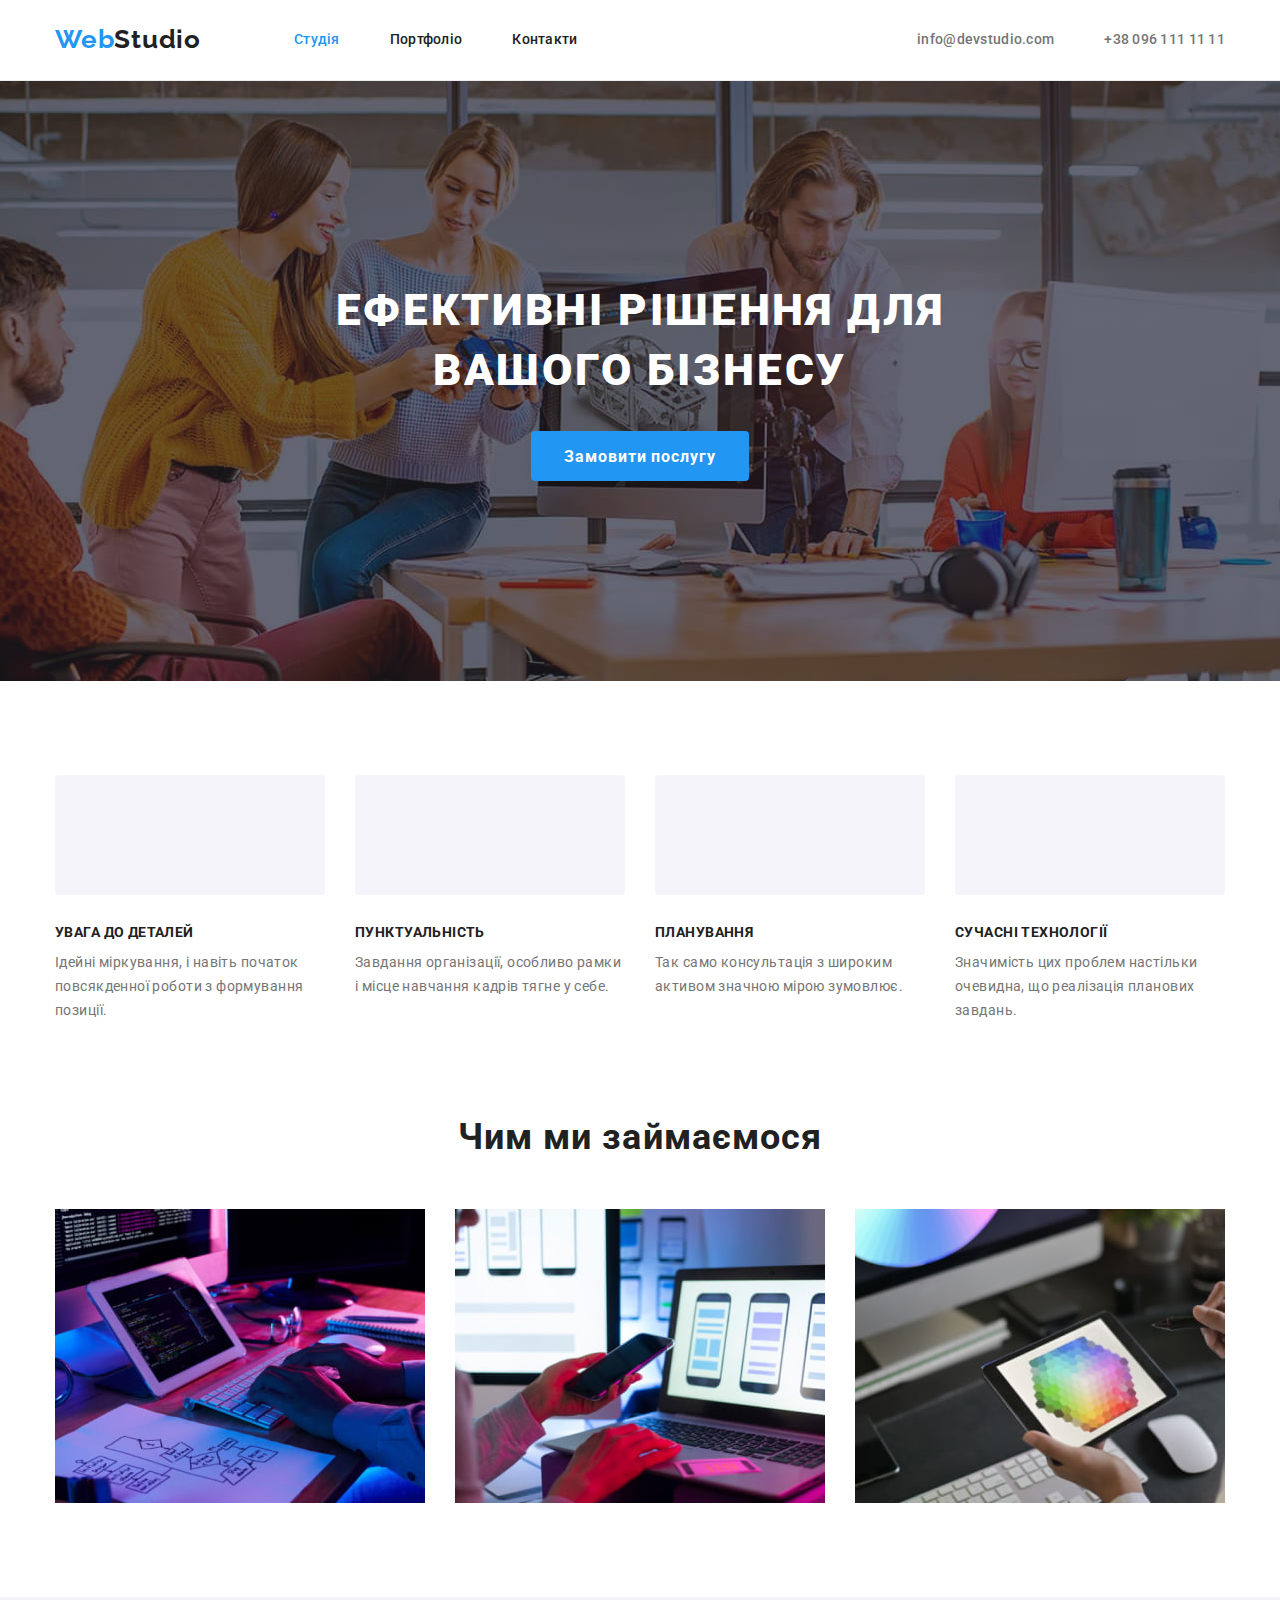
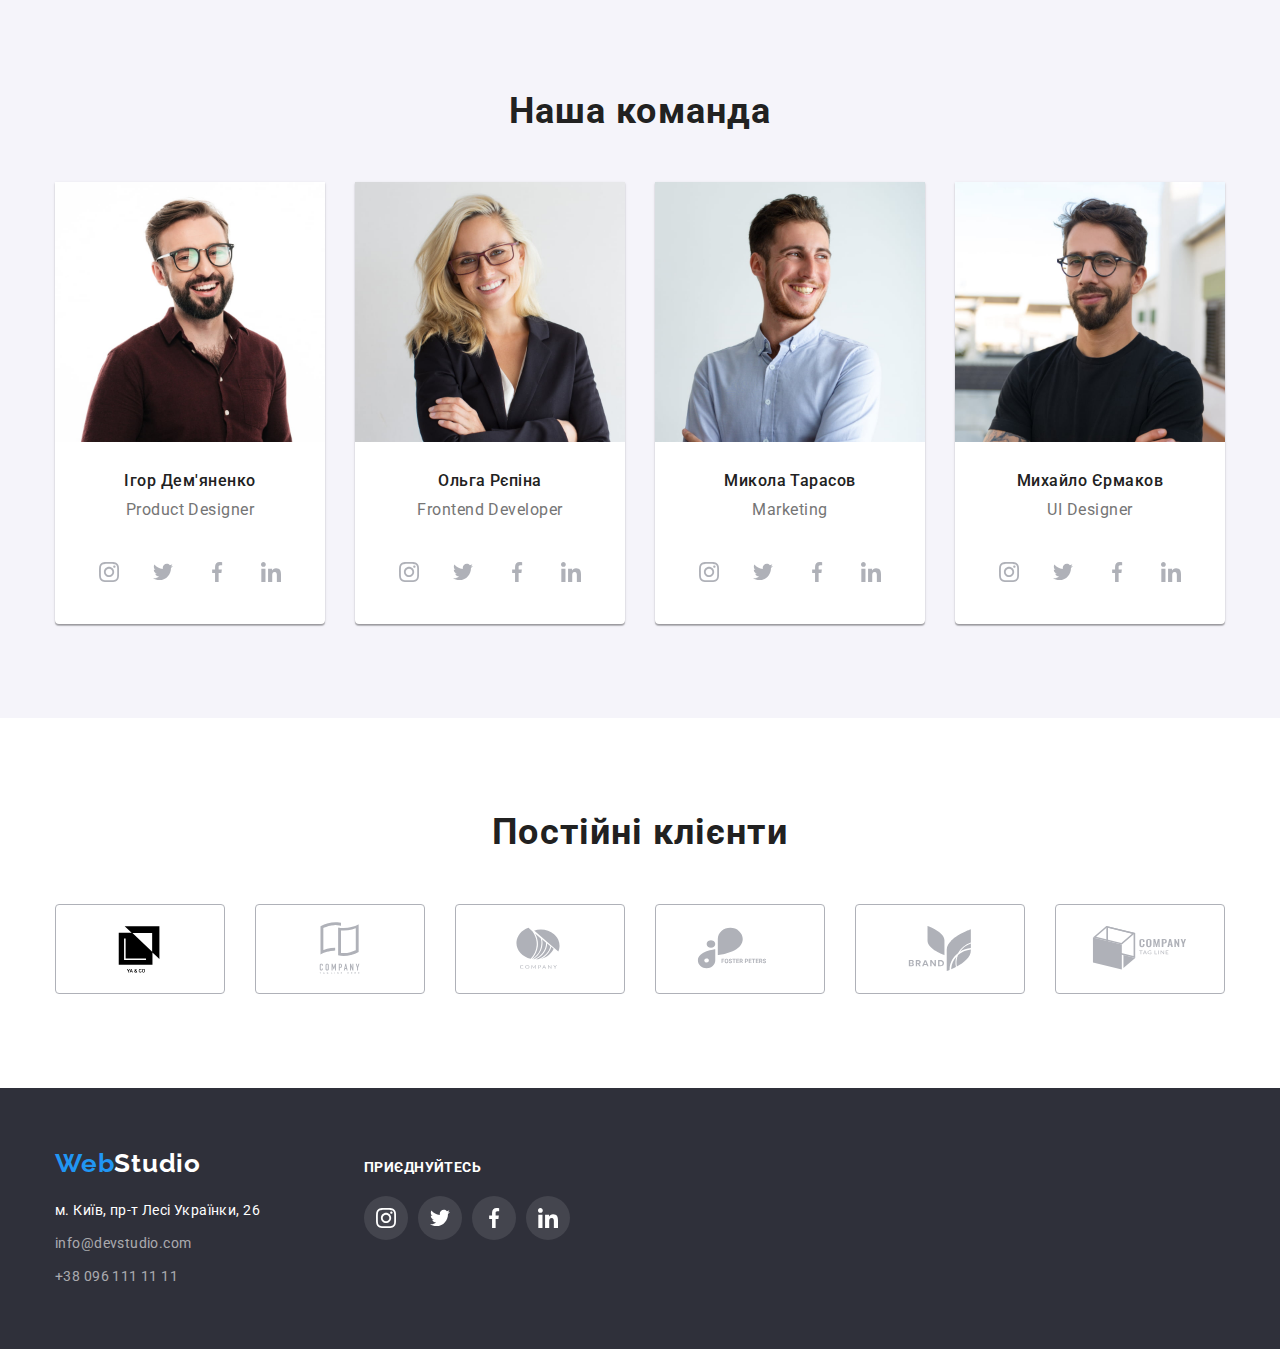
==== commit d60530a7: "fixed team icons, clients icons" ====
--- a/index.html
+++ b/index.html
@@ -30,6 +30,8 @@
 
             <ul class="contact-nav list">
                 <li><a href="mailto:info@devstudio.com" class="contact-nav-link link">info@devstudio.com</a></li>
+
+
                 <li><a href="tel:+380961111111" class="contact-nav-link link">+38 096 111 11 11</a></li>
             </ul>
         </div>
@@ -104,8 +106,6 @@
                             <h3 class="section-heading">Ігор Дем'яненко</h3>
                             <p class="section-info" lang="en">Product Designer</p>
                             </div>
-
-                            <div class="team-socials link">
                                     <ul class="team-socials-list list">
                                         <li class="team-socials-link link">
                                             <a class="team-socials-link-a link" href="" target="_blank" rel="norefferer noopener nofollow">
@@ -138,11 +138,8 @@
                                                 </svg>
                                             </a>
                                         </li>
+                                    </li>
                                     </ul>
-                            
-                            
-                            </div>
-                    </li>
 
                     <li class="team-card">
                         <img src="./images/olha.jpg" alt="Розробниця інтерфейсів Ольга Рєпіна" width="270" >
@@ -151,7 +148,6 @@
                             <p lang="en" class="section-info">Frontend Developer</p>
                         </div>
 
-                        <div class="team-socials link">
                             <ul class="team-socials-list list">
                                 <li class="team-socials-link link">
                                     <a class="team-socials-link-a link" href="" target="_blank" rel="norefferer noopener nofollow">
@@ -185,9 +181,6 @@
                                     </a>
                                 </li>
                             </ul>
-                    
-                    
-                    </div>
                     </li>
 
                     <li class="team-card">
@@ -197,7 +190,6 @@
                             <p lang="en" class="section-info">Marketing</p>
                         </div>
 
-                        <div class="team-socials link">
                             <ul class="team-socials-list list">
                                 <li class="team-socials-link link">
                                     <a class="team-socials-link-a link" href="" target="_blank" rel="norefferer noopener nofollow">
@@ -231,9 +223,6 @@
                                     </a>
                                 </li>
                             </ul>
-                    
-                    
-                    </div>
                     </li>
 
                     <li class="team-card">
@@ -243,7 +232,6 @@
                             <p lang="en" class="section-info">UI Designer</p>
                         </div>
 
-                        <div class="team-socials link">
                             <ul class="team-socials-list list">
                                 <li class="team-socials-link link">
                                     <a class="team-socials-link-a link" href="" target="_blank" rel="norefferer noopener nofollow">
@@ -277,9 +265,6 @@
                                     </a>
                                 </li>
                             </ul>
-                    
-                    
-                    </div>
                     </li>
                 </ul>
         </div>
@@ -291,29 +276,54 @@
 <section class="clients-section section">
     <div class="container">
         <h2 class="section-title">Постійні клієнти</h2>
-            <ul class="clients flex-list list">
-                <li class="client">
-
-                </li>
-
-                <li class="client">
-                    
-                </li>
-
-                <li class="client">
-                    
-                </li>
-
-                <li class="client">
-                    
-                </li>
-
-                <li class="client">
-                    
-                </li>
-
-                <li class="client">
-                    
+            <ul class="clients-list flex-list list">
+
+                <li class="clients-link">
+                    <a class="clients-link-a link" href="" target="_blank" rel="norefferer noopener nofollow">
+                    <svg class="clients-icon" width="106" height="60" aria-label="перший клієнт">
+                        <use href="./images/icons.svg#icon-logofirst"></use>
+                    </svg>
+                </a>
+                </li>
+
+                <li class="clients-link">
+                    <a class="clients-link-a link" href="" target="_blank" rel="norefferer noopener nofollow">
+                    <svg class="client-icon" width="106" height="60" aria-label="другий клієнт">
+                        <use href="./images/icons.svg#icon-logosecond"></use>
+                    </svg>
+                    </a>
+                </li>
+
+                <li class="clients-link">
+                    <a class="clients-link-a link" href="" target="_blank" rel="norefferer noopener nofollow">
+                    <svg class="client-icon" width="106" height="60" aria-label="третій клієнт">
+                        <use href="./images/icons.svg#icon-logothird"></use>
+                    </svg>
+                    </a>
+                </li>
+
+                <li class="clients-link">
+                    <a class="clients-link-a link" href="" target="_blank" rel="norefferer noopener nofollow">
+                    <svg class="client-icon" width="106" height="60" aria-label="четвертий клієнт">
+                        <use href="./images/icons.svg#icon-logofourth"></use>
+                    </svg>
+                    </a>
+                </li>
+
+                <li class="clients-link">
+                    <a class="clients-link-a link" href="" target="_blank" rel="norefferer noopener nofollow">
+                    <svg class="client-icon" width="106" height="60" aria-label="п'ятий клієнт">
+                        <use href="./images/icons.svg#icon-logofifth"></use>
+                    </svg>
+                    </a>
+                </li>
+
+                <li class="clients-link">
+                    <a class="clients-link-a link" href="" target="_blank" rel="norefferer noopener nofollow">
+                    <svg class="client-icon" width="106" height="60" aria-label="шостий клієнт">
+                        <use href="./images/icons.svg#icon-logosixth"></use>
+                    </svg>
+                    </a>
                 </li>
         </ul>
     </div>
--- a/css/styles.css
+++ b/css/styles.css
@@ -199,6 +199,8 @@
 }
 
 .contact-nav-link {
+    display: flex;
+    align-items: center;
     color: var(--general-text-color);
     font-weight: 500;
     font-size: 14px;
@@ -334,6 +336,7 @@
     background-color: var(--white-text-color);
     box-shadow: 0px 1px 3px rgba(0, 0, 0, 0.12), 0px 1px 1px rgba(0, 0, 0, 0.14), 0px 2px 1px rgba(0, 0, 0, 0.2);
     border-radius: 0px 0px 4px 4px;
+    padding-bottom: 30px;
 }
 
 .card-info-team {
@@ -366,22 +369,24 @@
     gap: 10px;
     justify-content: center;
     align-items: center;
+    padding-right: 32px;
+    padding-left: 32px
 }
 
 .team-socials-link {
     padding-left: auto;
     padding-right: auto;
-    margin-bottom: 30px;
-
+    width: calc((100% - 30px) / 4);
   }
 
 .team-socials-link-a {
     display: flex;
-    justify-content: center;
-    align-items: center;
     width: 44px;
     height: 44px;
     border-radius: 50%;
+    justify-content: center;
+    align-items: center;
+    color: #AFB1B8;
     background-color: transparent;
   }
   
@@ -399,14 +404,48 @@
     fill: var(--white-text-color);
   }
 /*===========================MAIN CLIENTS=====================================*/
-.client {
+.clients-list {
+    display: flex;
+    justify-content: center;
+    align-items: center;
+    gap: 30px;
+}
+
+.clients-wrap {
+    display: flex;
+    gap: 30px;
     width: 170px;
     height: 92px;
+}
+
+.clients-link {
+    flex-basis: calc((100% - 150px) / 6);
+    padding-left: auto;
+    padding-right: auto;
+
+  }
+
+.clients-link-a {
+    display: flex;
+    justify-content: center;
+    align-items: center;
+    height: 90px;
 
     border: 1px solid #AFB1B8;
     border-radius: 4px;
-}
-
+    background-color: transparent;
+    color: #AFB1B8;
+  }
+
+  .clients-link-a:hover, 
+  .clients-link-a:focus {
+    color: var(--accent-color);
+    border-color: var(--accent-color);
+  }
+
+  .client-icon {
+    fill: currentColor;
+  }
 /*===========================PORTFOLIO=====================================*/
 .filter-list {
     display: flex;
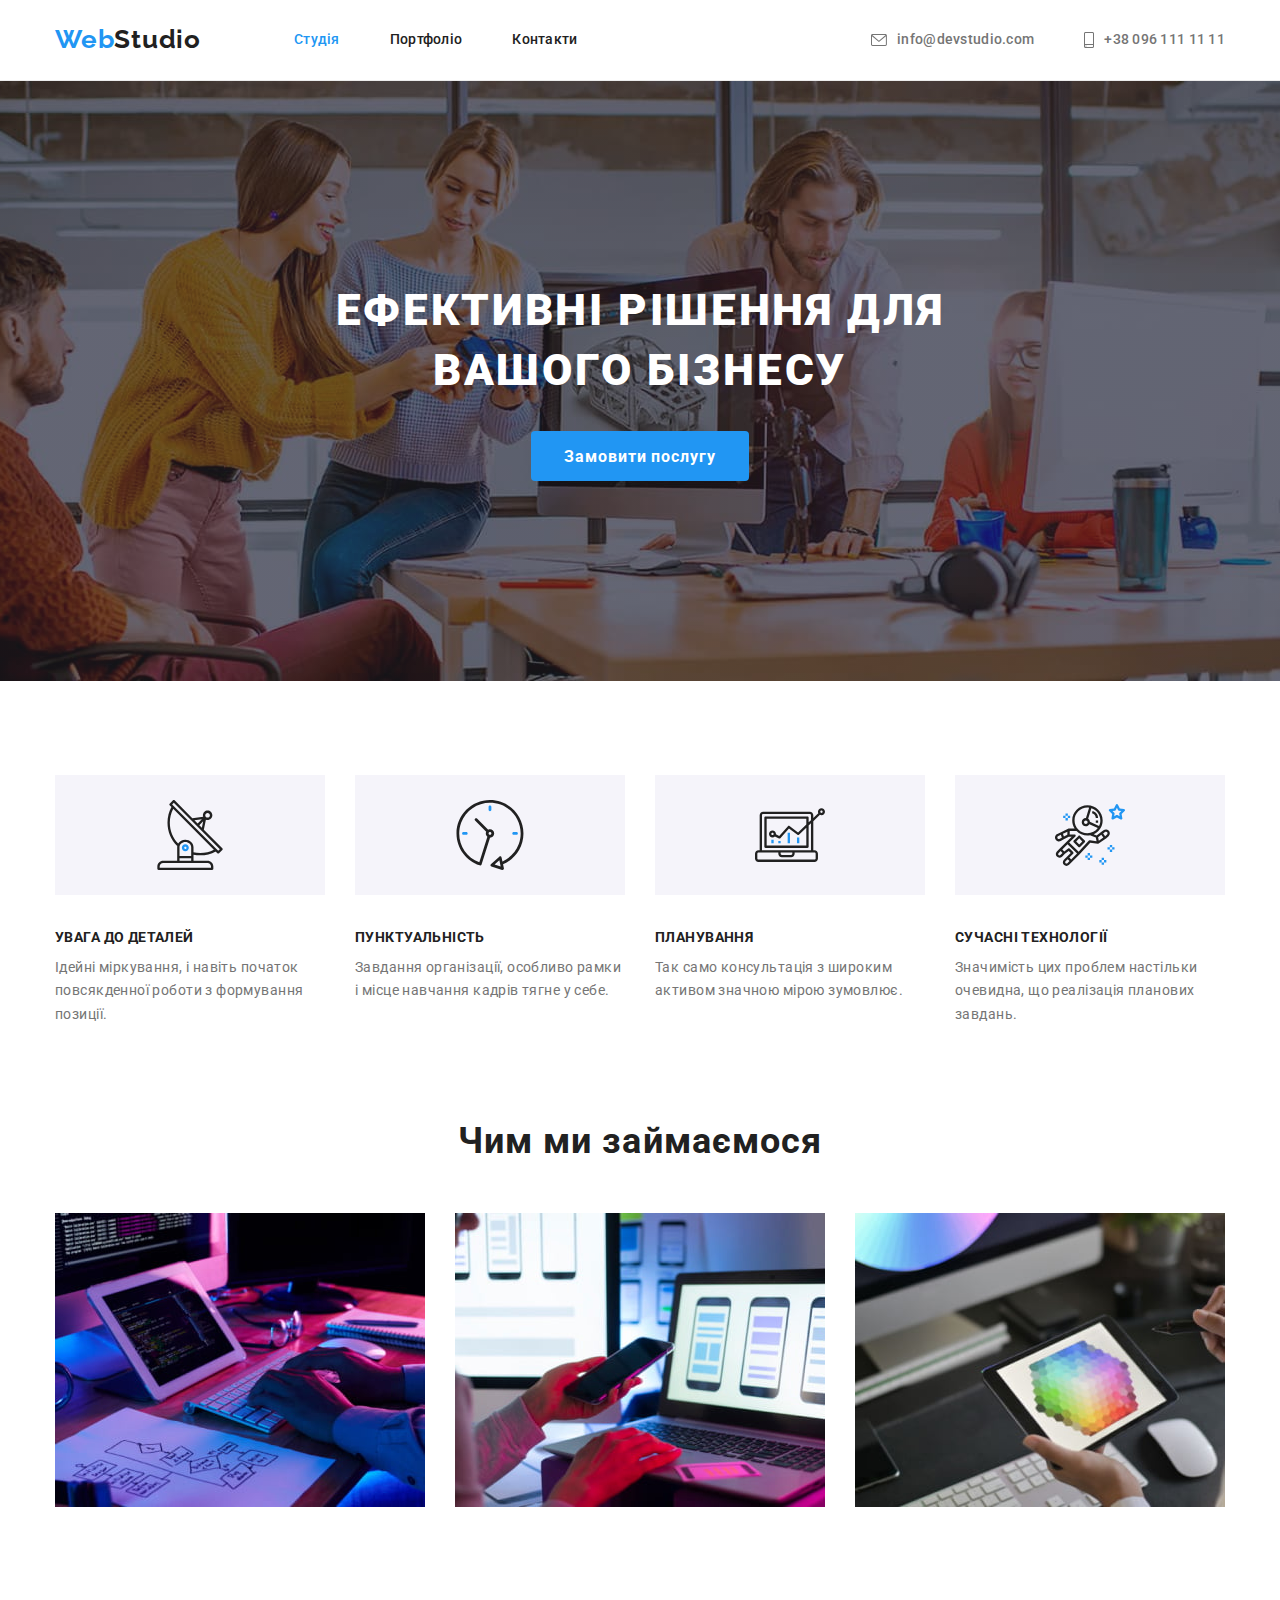
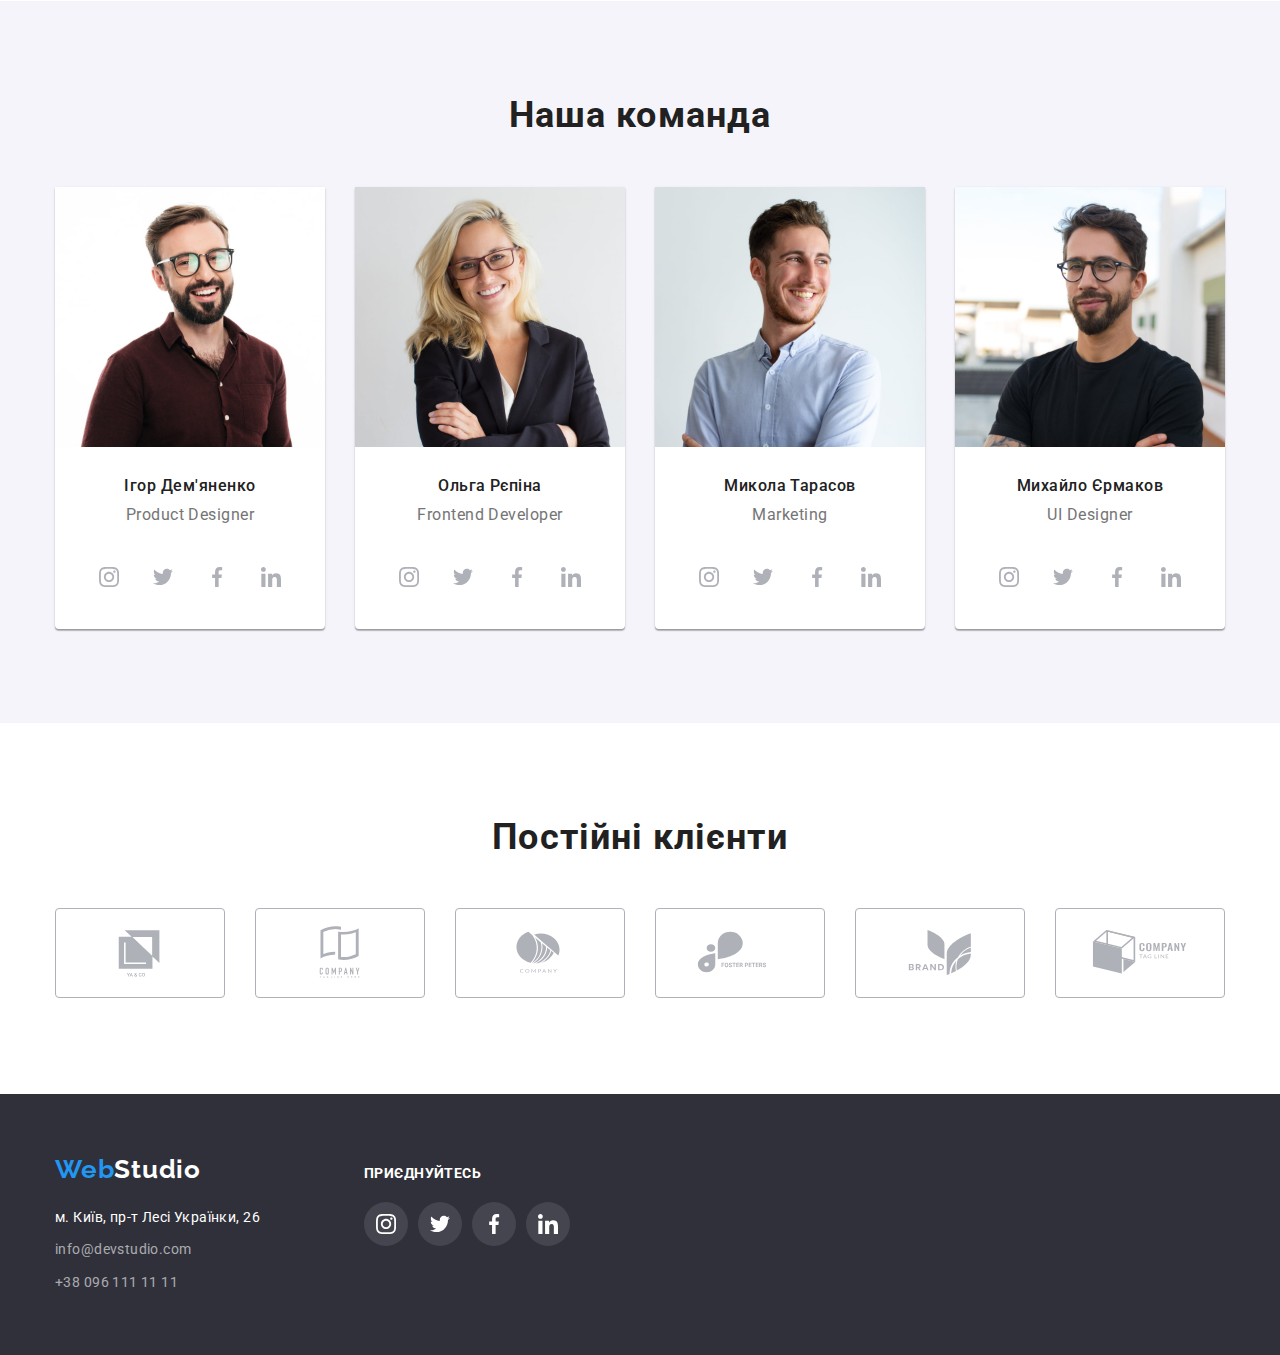
==== commit 69300b6f: "added logo on header, fixed errors" ====
--- a/index.html
+++ b/index.html
@@ -29,10 +29,21 @@
             </nav>
 
             <ul class="contact-nav list">
-                <li><a href="mailto:info@devstudio.com" class="contact-nav-link link">info@devstudio.com</a></li>
-
-
-                <li><a href="tel:+380961111111" class="contact-nav-link link">+38 096 111 11 11</a></li>
+                <li><a href="mailto:info@devstudio.com" class="contact-nav-link link">
+                <svg class="contact-nav-icon" width="16" height="12">
+                    <use href="./images/icons.svg#icon-envelope"></use>
+                </svg>
+                info@devstudio.com
+            </a>
+        </li>
+
+                <li><a href="tel:+380961111111" class="contact-nav-link link">
+                <svg class="contact-nav-icon" width="10" height="16">
+                    <use href="./images/icons.svg#icon-smartphone"></use>
+                </svg>
+                +38 096 111 11 11
+            </a>
+        </li>
             </ul>
         </div>
     </header>
@@ -51,23 +62,36 @@
     <section class="section">
         <div class="container">
             <h2 class="visually-hidden" hidden>Цінності компанії</h2>
-                <ul class="values flex-list list"> 
-                    <li class="values-card icon-anthenna">
+                <ul class="values-list flex-list list"> 
+                    
+                    <li class="values-card">
+                        <svg class="icon-values">
+                            <use href="./images/icons.svg#icon-antenna"></use>
+                        </svg>
                         <h3 class="values-heading">увага до деталей</h3>
                         <p class="values-info">Ідейні міркування, і навіть початок повсякденної роботи з формування позиції.</p>
                     </li>
 
-                    <li class="values-card icon-watch">
+                    <li class="values-card">
+                        <svg class="icon-values">
+                            <use href="./images/icons.svg#icon-clock"></use>
+                        </svg>
                         <h3 class="values-heading">пунктуальність</h3>
                         <p class="values-info">Завдання організації, особливо рамки і місце навчання кадрів тягне у себе.</p>
                     </li>
 
-                    <li class="values-card icon-graphic">
+                    <li class="values-card">
+                        <svg class="icon-values">
+                            <use href="./images/icons.svg#icon-diagram"></use>
+                        </svg>
                         <h3 class="values-heading">планування</h3>
                         <p class="values-info">Так само консультація з широким активом значною мірою зумовлює.</p>
                     </li>
 
-                    <li class="values-card icon-cosmo">
+                    <li class="values-card">
+                        <svg class="icon-values">
+                            <use href="./images/icons.svg#icon-astronaut"></use>
+                        </svg>
                         <h3 class="values-heading">сучасні технології</h3>
                         <p class="values-info">Значимість цих проблем настільки очевидна, що реалізація планових завдань.</p>
                     </li>
@@ -280,7 +304,7 @@
 
                 <li class="clients-link">
                     <a class="clients-link-a link" href="" target="_blank" rel="norefferer noopener nofollow">
-                    <svg class="clients-icon" width="106" height="60" aria-label="перший клієнт">
+                    <svg class="client-icon" width="106" height="60" aria-label="перший клієнт">
                         <use href="./images/icons.svg#icon-logofirst"></use>
                     </svg>
                 </a>
--- a/css/styles.css
+++ b/css/styles.css
@@ -213,6 +213,11 @@
 .contact-nav-link:focus {
     color: var(--accent-color)
 }
+
+.contact-nav-icon {
+    fill: currentColor;
+    margin-right: 10px;
+}
 /*=============================HERO=============================*/
 .hero {
     max-width: 1600px;
@@ -250,43 +255,20 @@
 }
 /*=============================VALUES SECTION=============================*/
 .values-card {
-    flex-basis: calc((100% - 90px) / 3); 
-}
-
-.values-card::before {
-    content: '';
+    flex-basis: calc((100% - 90px) / 3);
+    gap: 30px; 
+}
+
+.icon-values {
+    padding-top: 25px;
+    padding-bottom: 25px;
+    padding-left: 100px;
+    padding-right: 100px;
     width: 270px;
     height: 120px;
-    display: block;
-
-    background-size: contain;
-    background-repeat: no-repeat;
-    background-position: center;
-    background-color: var(--backgr-grey-color);
-    border-radius: 4px;
     margin-bottom: 30px;
-}
-
-.icon-anthenna::before {
-    content: '';
-    background-image: url();
-}
-
-.icon-watch::before {
-    content: '';
-    background-image: url();
-}
-
-.icon-graphic::before {
-    content: '';
-    background-image: url();
-}
-
-.icon-cosmo::before {
-    content: '';
-    background-image: url();
-}
-
+    background-color: #F5F4FA;
+}
 
 .values-heading {
     color: var(--black-text-color);
@@ -411,18 +393,12 @@
     gap: 30px;
 }
 
-.clients-wrap {
-    display: flex;
-    gap: 30px;
-    width: 170px;
-    height: 92px;
-}
-
 .clients-link {
     flex-basis: calc((100% - 150px) / 6);
     padding-left: auto;
     padding-right: auto;
-
+    width: 170px;
+    height: 92px;
   }
 
 .clients-link-a {
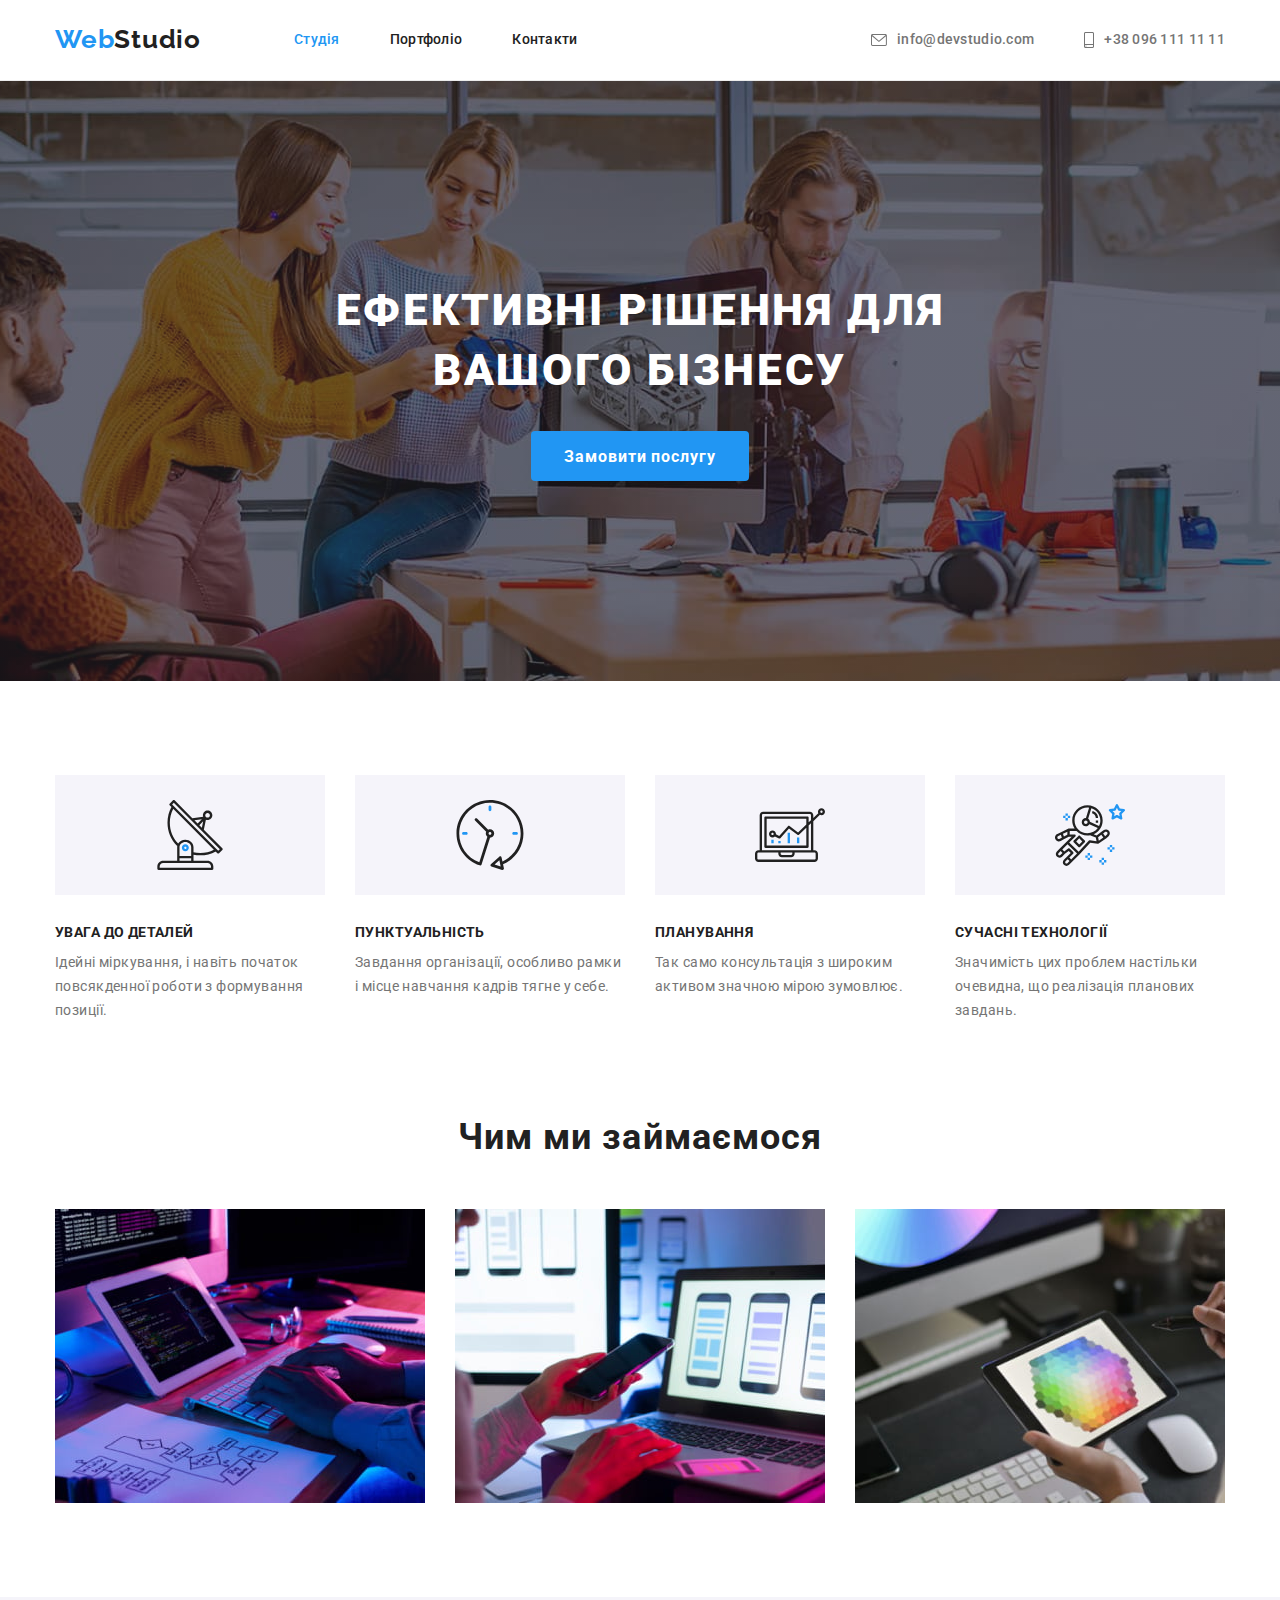
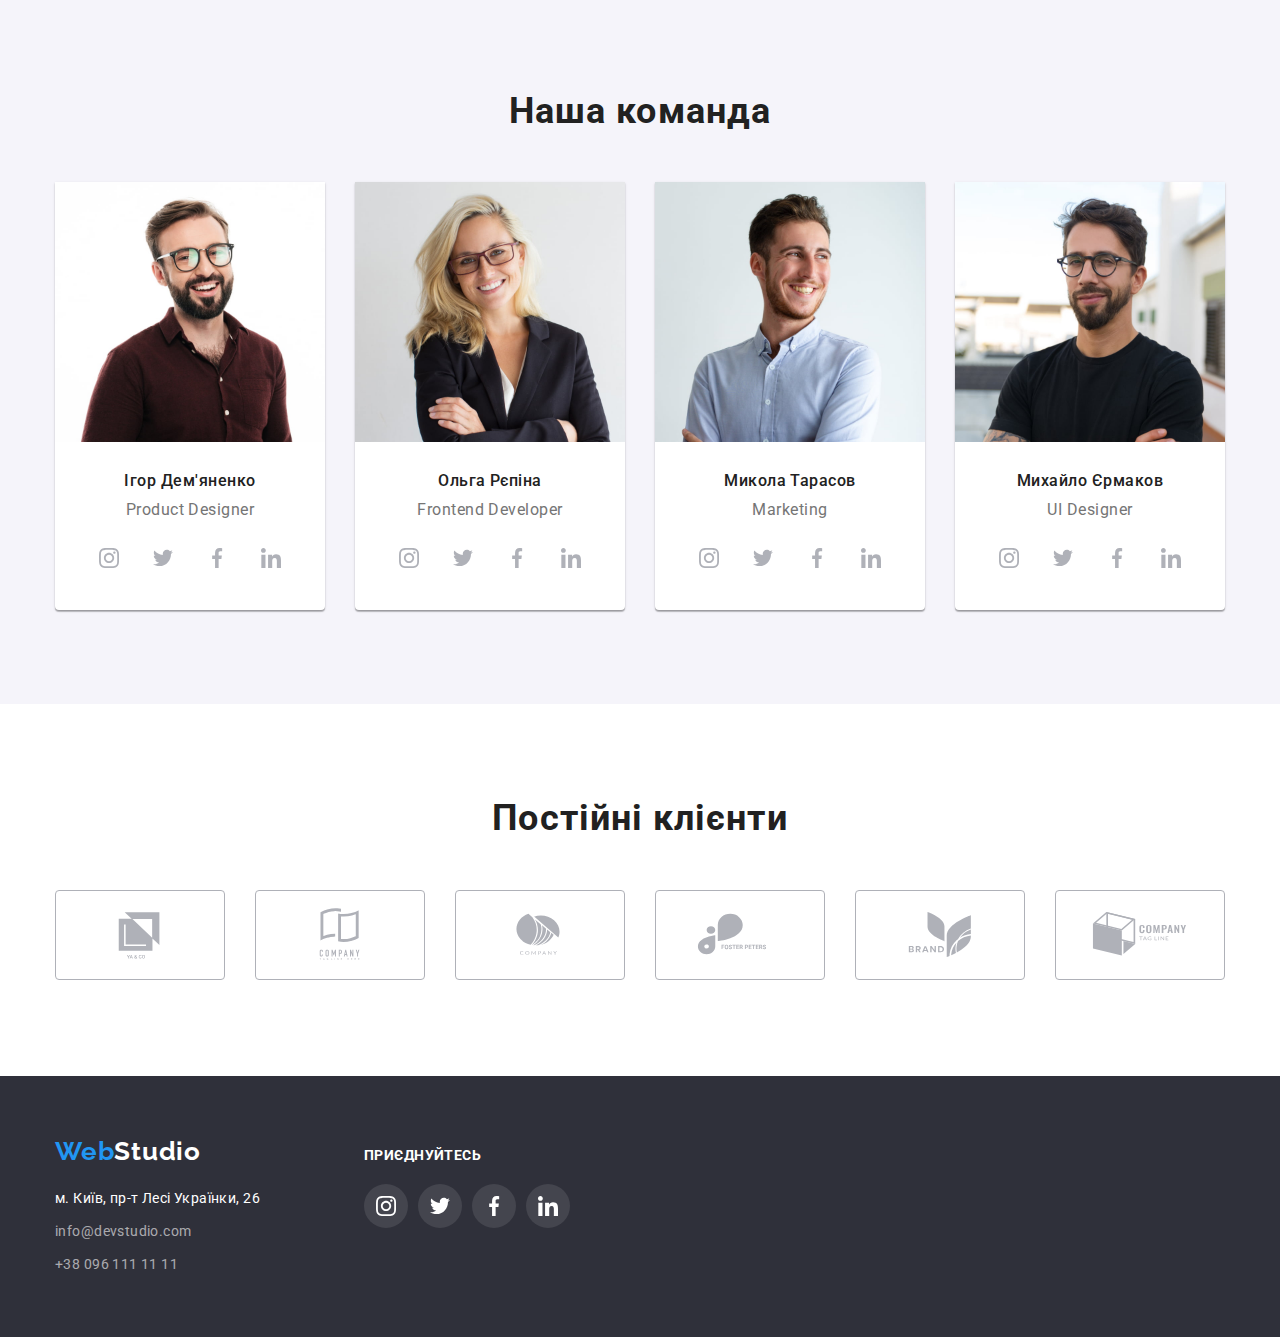
==== commit 2fa99d35: "fixed:" ====
--- a/index.html
+++ b/index.html
@@ -65,33 +65,41 @@
                 <ul class="values-list flex-list list"> 
                     
                     <li class="values-card">
-                        <svg class="icon-values">
+                        <div class="icons-background">
+                        <svg class="icon-values" width="70" height="70">
                             <use href="./images/icons.svg#icon-antenna"></use>
                         </svg>
+                    </div>
                         <h3 class="values-heading">увага до деталей</h3>
                         <p class="values-info">Ідейні міркування, і навіть початок повсякденної роботи з формування позиції.</p>
                     </li>
 
                     <li class="values-card">
-                        <svg class="icon-values">
+                        <div class="icons-background">
+                        <svg class="icon-values" width="70" height="70">
                             <use href="./images/icons.svg#icon-clock"></use>
                         </svg>
+                    </div>
                         <h3 class="values-heading">пунктуальність</h3>
                         <p class="values-info">Завдання організації, особливо рамки і місце навчання кадрів тягне у себе.</p>
                     </li>
 
                     <li class="values-card">
-                        <svg class="icon-values">
+                        <div class="icons-background">
+                        <svg class="icon-values" width="70" height="70">
                             <use href="./images/icons.svg#icon-diagram"></use>
                         </svg>
+                    </div>
                         <h3 class="values-heading">планування</h3>
                         <p class="values-info">Так само консультація з широким активом значною мірою зумовлює.</p>
                     </li>
 
                     <li class="values-card">
-                        <svg class="icon-values">
+                        <div class="icons-background">
+                        <svg class="icon-values" width="70" height="70">
                             <use href="./images/icons.svg#icon-astronaut"></use>
                         </svg>
+                    </div>
                         <h3 class="values-heading">сучасні технології</h3>
                         <p class="values-info">Значимість цих проблем настільки очевидна, що реалізація планових завдань.</p>
                     </li>
@@ -129,48 +137,48 @@
                         <div class="card-info-team">
                             <h3 class="section-heading">Ігор Дем'яненко</h3>
                             <p class="section-info" lang="en">Product Designer</p>
+
+                            <ul class="team-socials-list list">
+                                <li class="team-socials-link link">
+                                    <a class="team-socials-link-a link" href="" target="_blank" rel="norefferer noopener nofollow">
+                                        <svg class="team-socials-icons" width="20" height="20" aria-label="instagram" lang="en">
+                                            <use href="./images/icons.svg#icon-instagram" />
+                                        </svg>
+                                    </a>
+                                </li>
+                    
+                                <li class="team-socials-link link">
+                                    <a class="team-socials-link-a link" href="" target="_blank" rel="norefferer noopener nofollow">
+                                        <svg class="team-socials-icons" width="20" height="20" aria-label="twitter" lang="en">
+                                            <use href="./images/icons.svg#icon-twitter" />
+                                        </svg>
+                                    </a>
+                                </li>
+                    
+                                <li class="team-socials-link link">
+                                    <a class="team-socials-link-a link" href="" target="_blank" rel="norefferer noopener nofollow">
+                                        <svg class="team-socials-icons" width="20" height="20" aria-label="facebook" lang="en">
+                                            <use href="./images/icons.svg#icon-facebook" />
+                                        </svg>
+                                    </a>
+                                </li>
+                    
+                                <li class="team-socials-link link">
+                                    <a class="team-socials-link-a link" href="" target="_blank" rel="norefferer noopener nofollow">
+                                        <svg class="team-socials-icons" width="20" height="20" aria-label="linkedin" lang="en">
+                                            <use href="./images/icons.svg#icon-linkedin" />
+                                        </svg>
+                                    </a>
+                                </li>
+                            </ul>
                             </div>
-                                    <ul class="team-socials-list list">
-                                        <li class="team-socials-link link">
-                                            <a class="team-socials-link-a link" href="" target="_blank" rel="norefferer noopener nofollow">
-                                                <svg class="team-socials-icons" width="20" height="20" aria-label="instagram" lang="en">
-                                                    <use href="./images/icons.svg#icon-instagram" />
-                                                </svg>
-                                            </a>
-                                        </li>
-                            
-                                        <li class="team-socials-link link">
-                                            <a class="team-socials-link-a link" href="" target="_blank" rel="norefferer noopener nofollow">
-                                                <svg class="team-socials-icons" width="20" height="20" aria-label="twitter" lang="en">
-                                                    <use href="./images/icons.svg#icon-twitter" />
-                                                </svg>
-                                            </a>
-                                        </li>
-                            
-                                        <li class="team-socials-link link">
-                                            <a class="team-socials-link-a link" href="" target="_blank" rel="norefferer noopener nofollow">
-                                                <svg class="team-socials-icons" width="20" height="20" aria-label="facebook" lang="en">
-                                                    <use href="./images/icons.svg#icon-facebook" />
-                                                </svg>
-                                            </a>
-                                        </li>
-                            
-                                        <li class="team-socials-link link">
-                                            <a class="team-socials-link-a link" href="" target="_blank" rel="norefferer noopener nofollow">
-                                                <svg class="team-socials-icons" width="20" height="20" aria-label="linkedin" lang="en">
-                                                    <use href="./images/icons.svg#icon-linkedin" />
-                                                </svg>
-                                            </a>
-                                        </li>
-                                    </li>
-                                    </ul>
+                                    
 
                     <li class="team-card">
                         <img src="./images/olha.jpg" alt="Розробниця інтерфейсів Ольга Рєпіна" width="270" >
                         <div class="card-info-team">
                             <h3 class="section-heading">Ольга Рєпіна</h3>
                             <p lang="en" class="section-info">Frontend Developer</p>
-                        </div>
 
                             <ul class="team-socials-list list">
                                 <li class="team-socials-link link">
@@ -205,6 +213,7 @@
                                     </a>
                                 </li>
                             </ul>
+                        </div>
                     </li>
 
                     <li class="team-card">
@@ -212,7 +221,6 @@
                         <div class="card-info-team">
                             <h3 class="section-heading">Микола Тарасов</h3>
                             <p lang="en" class="section-info">Marketing</p>
-                        </div>
 
                             <ul class="team-socials-list list">
                                 <li class="team-socials-link link">
@@ -247,6 +255,7 @@
                                     </a>
                                 </li>
                             </ul>
+                        </div>
                     </li>
 
                     <li class="team-card">
@@ -254,7 +263,6 @@
                         <div class="card-info-team">
                             <h3 class="section-heading">Михайло Єрмаков</h3>
                             <p lang="en" class="section-info">UI Designer</p>
-                        </div>
 
                             <ul class="team-socials-list list">
                                 <li class="team-socials-link link">
@@ -289,6 +297,7 @@
                                     </a>
                                 </li>
                             </ul>
+                        </div>
                     </li>
                 </ul>
         </div>
--- a/css/styles.css
+++ b/css/styles.css
@@ -259,15 +259,13 @@
     gap: 30px; 
 }
 
-.icon-values {
-    padding-top: 25px;
-    padding-bottom: 25px;
-    padding-left: 100px;
-    padding-right: 100px;
-    width: 270px;
+.icons-background {
+    display:flex;
+    align-items: center;
+    justify-content: center;
+    background-color: #F5F4FA;
     height: 120px;
     margin-bottom: 30px;
-    background-color: #F5F4FA;
 }
 
 .values-heading {
@@ -318,12 +316,13 @@
     background-color: var(--white-text-color);
     box-shadow: 0px 1px 3px rgba(0, 0, 0, 0.12), 0px 1px 1px rgba(0, 0, 0, 0.14), 0px 2px 1px rgba(0, 0, 0, 0.2);
     border-radius: 0px 0px 4px 4px;
-    padding-bottom: 30px;
 }
 
 .card-info-team {
     padding-top: 30px;
     padding-bottom: 30px;
+    padding-right: 32px;
+    padding-left: 32px;
 }
 
 .section-heading {
@@ -351,25 +350,23 @@
     gap: 10px;
     justify-content: center;
     align-items: center;
-    padding-right: 32px;
-    padding-left: 32px
+    margin-top: 16px;
 }
 
 .team-socials-link {
-    padding-left: auto;
-    padding-right: auto;
     width: calc((100% - 30px) / 4);
+    height: 44px;
   }
 
 .team-socials-link-a {
     display: flex;
-    width: 44px;
-    height: 44px;
     border-radius: 50%;
     justify-content: center;
     align-items: center;
     color: #AFB1B8;
     background-color: transparent;
+    width: 100%;
+    height: 100%;
   }
   
   .team-socials-link-a:hover,
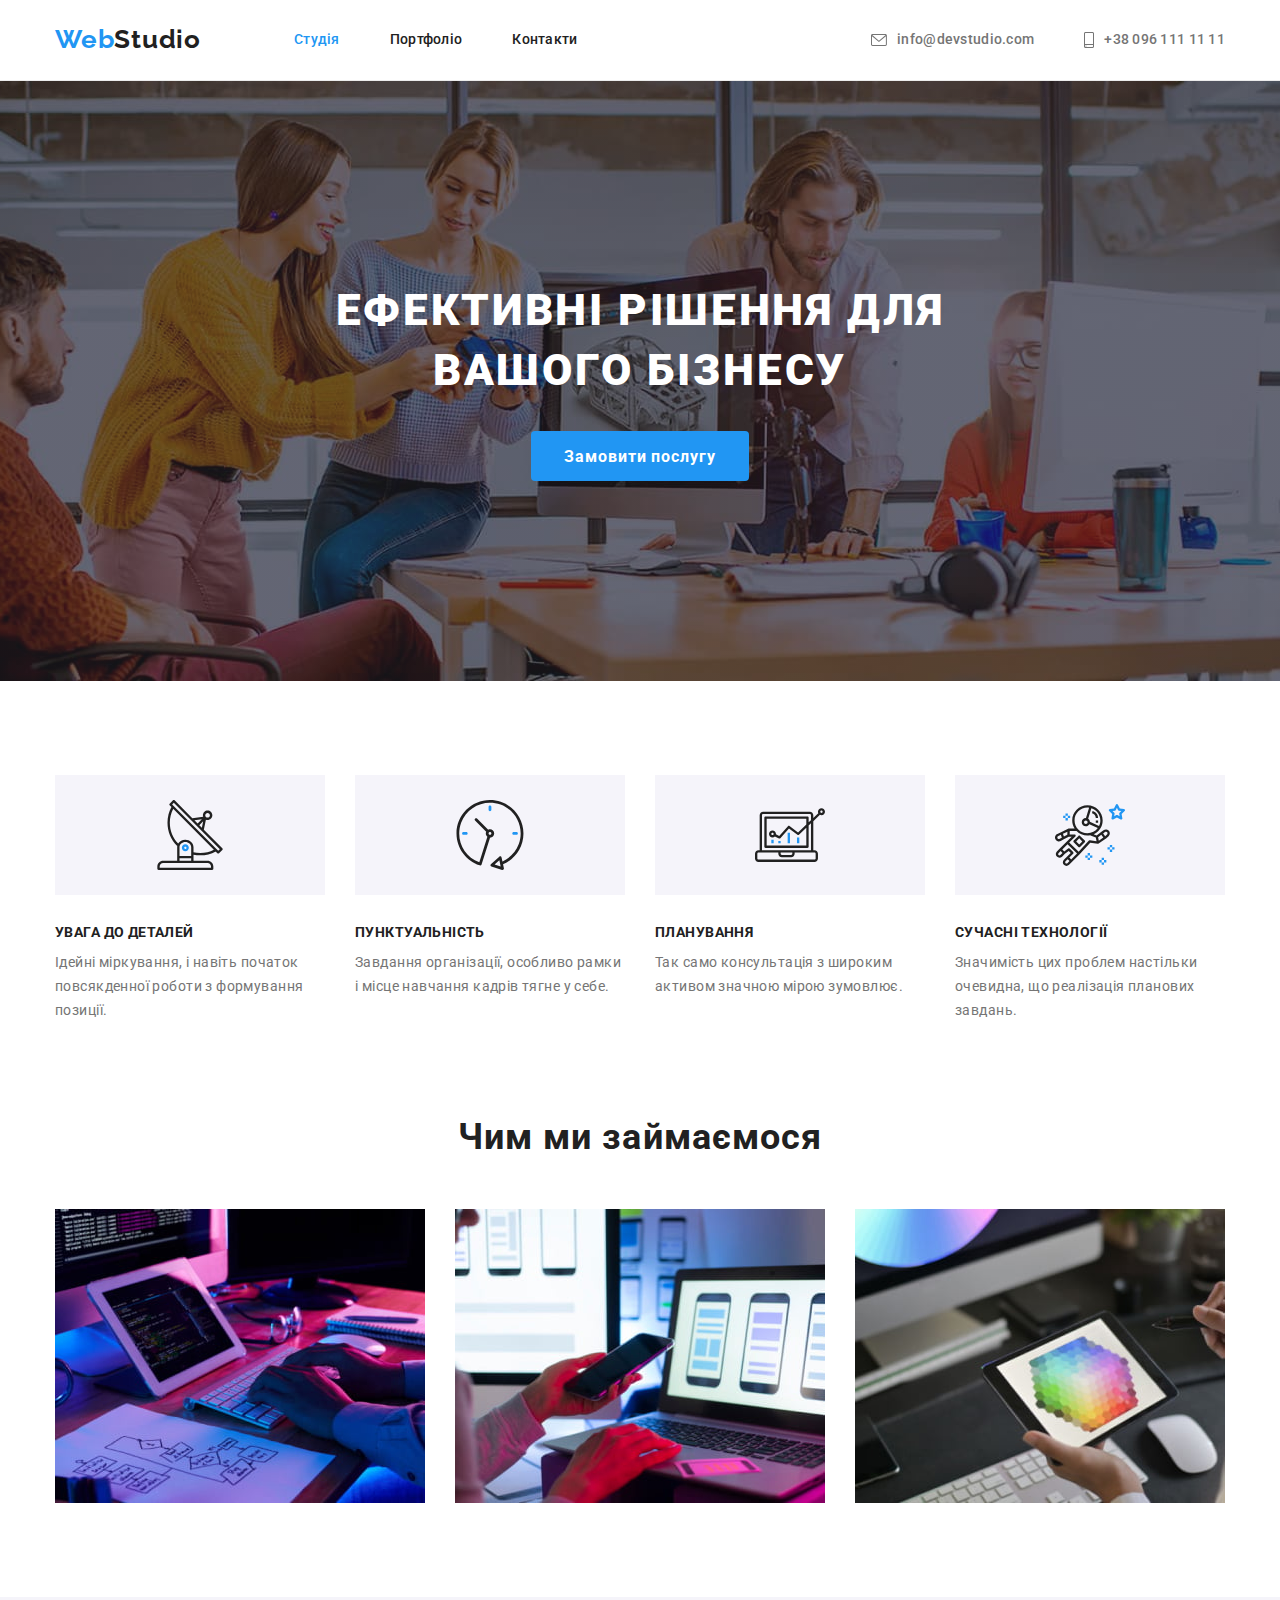
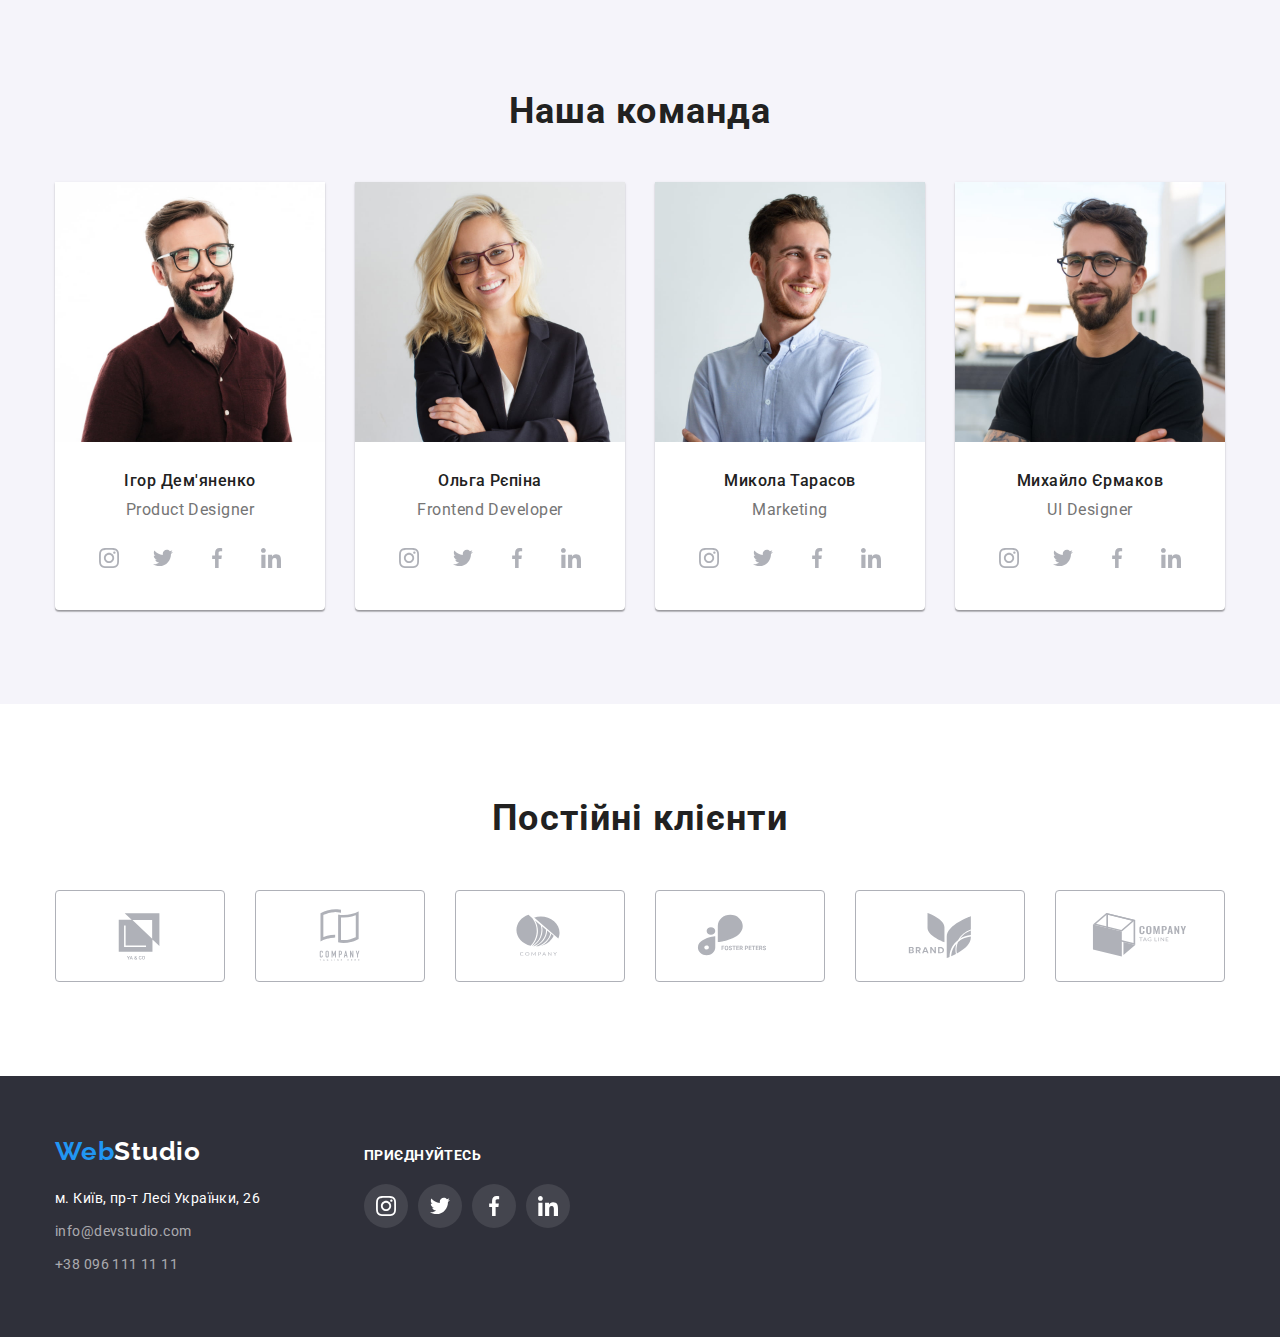
==== commit 52e64e0f: "fixed:" ====
--- a/index.html
+++ b/index.html
@@ -305,7 +305,6 @@
 </main>
 
 <!--MAIN CLIENTS-->
-
 <section class="clients-section section">
     <div class="container">
         <h2 class="section-title">Постійні клієнти</h2>
--- a/css/styles.css
+++ b/css/styles.css
@@ -402,7 +402,8 @@
     display: flex;
     justify-content: center;
     align-items: center;
-    height: 90px;
+    width: 100%;
+    height: 100%;
 
     border: 1px solid #AFB1B8;
     border-radius: 4px;
@@ -433,12 +434,17 @@
     margin: 0;
 }
 
+
 .portfolio-card {
     flex-basis: calc((100% - 60px) / 3);
 }
 
-.portfolio-card:hover,
-.portfolio-card:focus {
+.portfolio-link {
+    display:block;
+}
+
+.portfolio-link:hover,
+.portfolio-link:focus {
     box-shadow: 0px 1px 1px rgba(0, 0, 0, 0.12), 0px 4px 4px rgba(0, 0, 0, 0.06), 1px 4px 6px rgba(0, 0, 0, 0.16);
 }
 
@@ -538,7 +544,6 @@
 }
 
 .socials-link {
-    flex-basis: calc((100% - 30px) / 4);
     width: 44px;
     height: 44px;
   }
@@ -560,7 +565,4 @@
 
   .socials-icons {
     fill: var(--white-text-color);
-  }
-
-
-
+  }